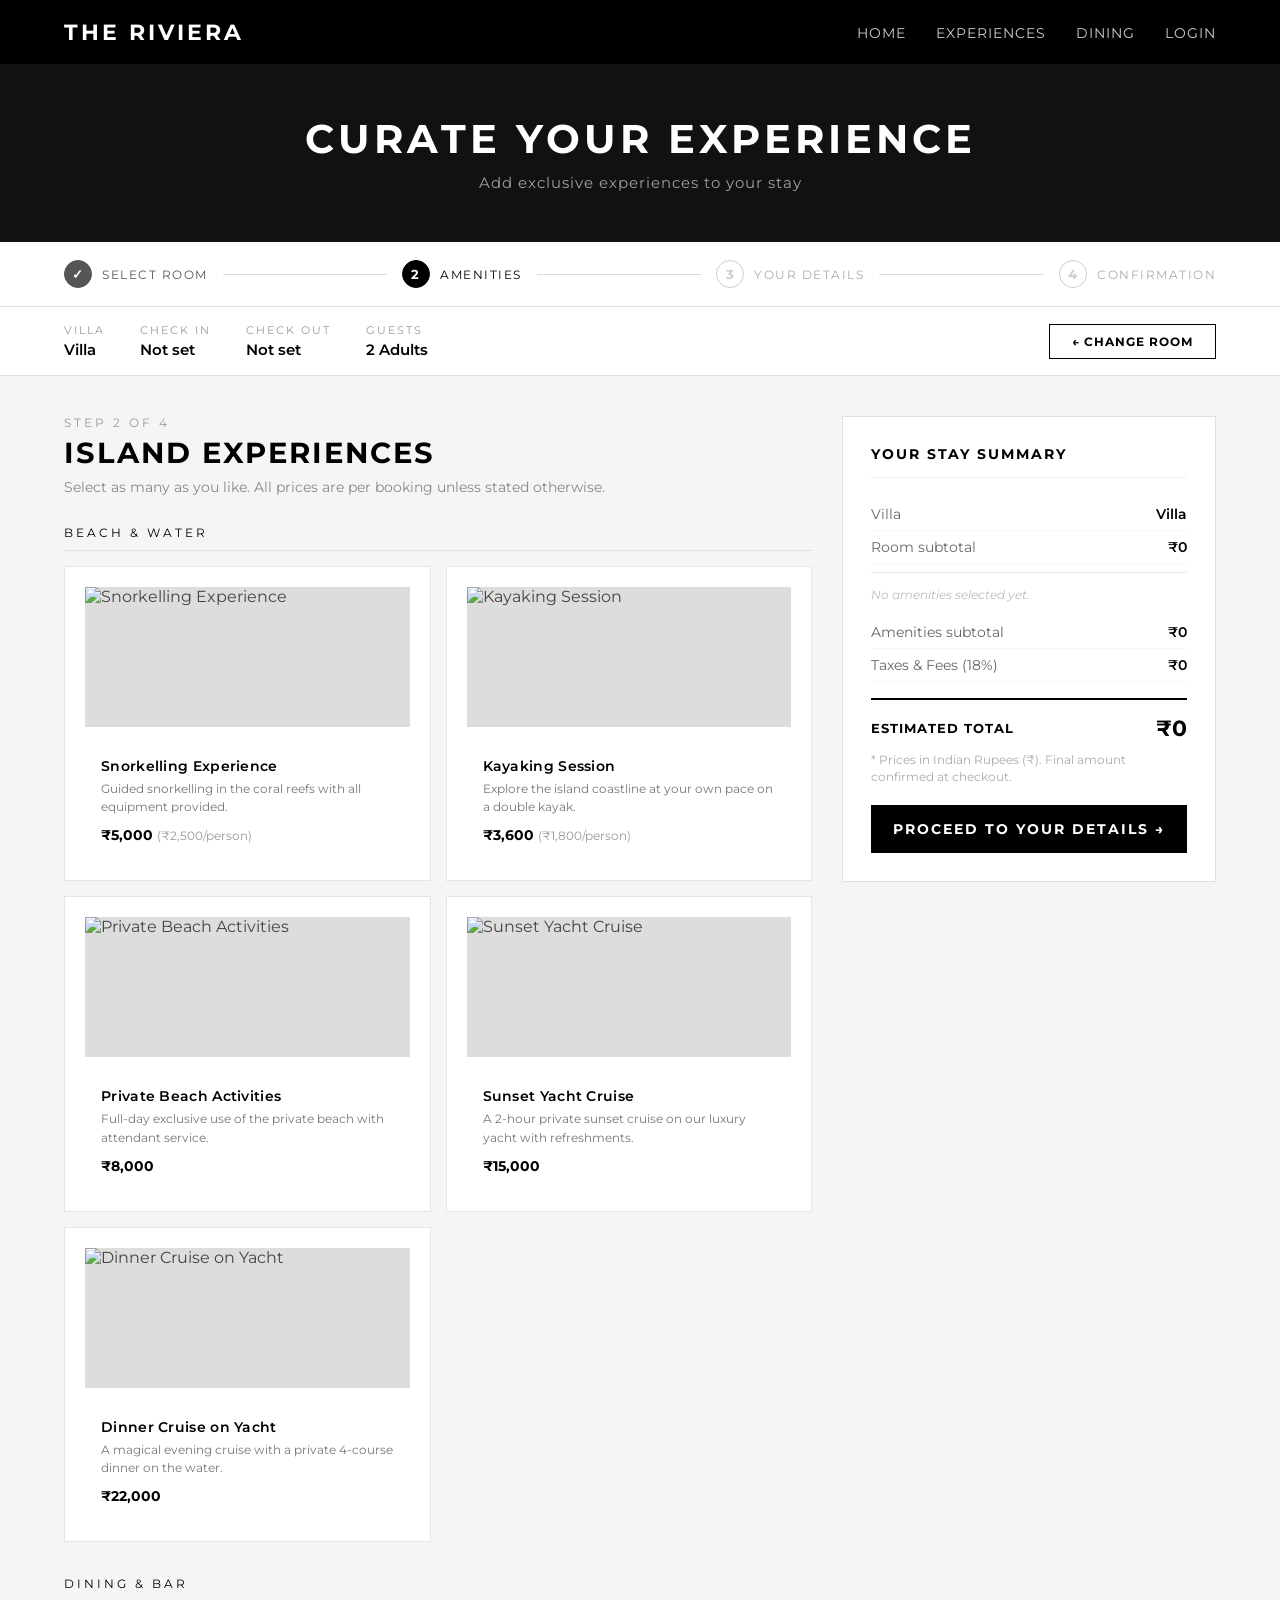
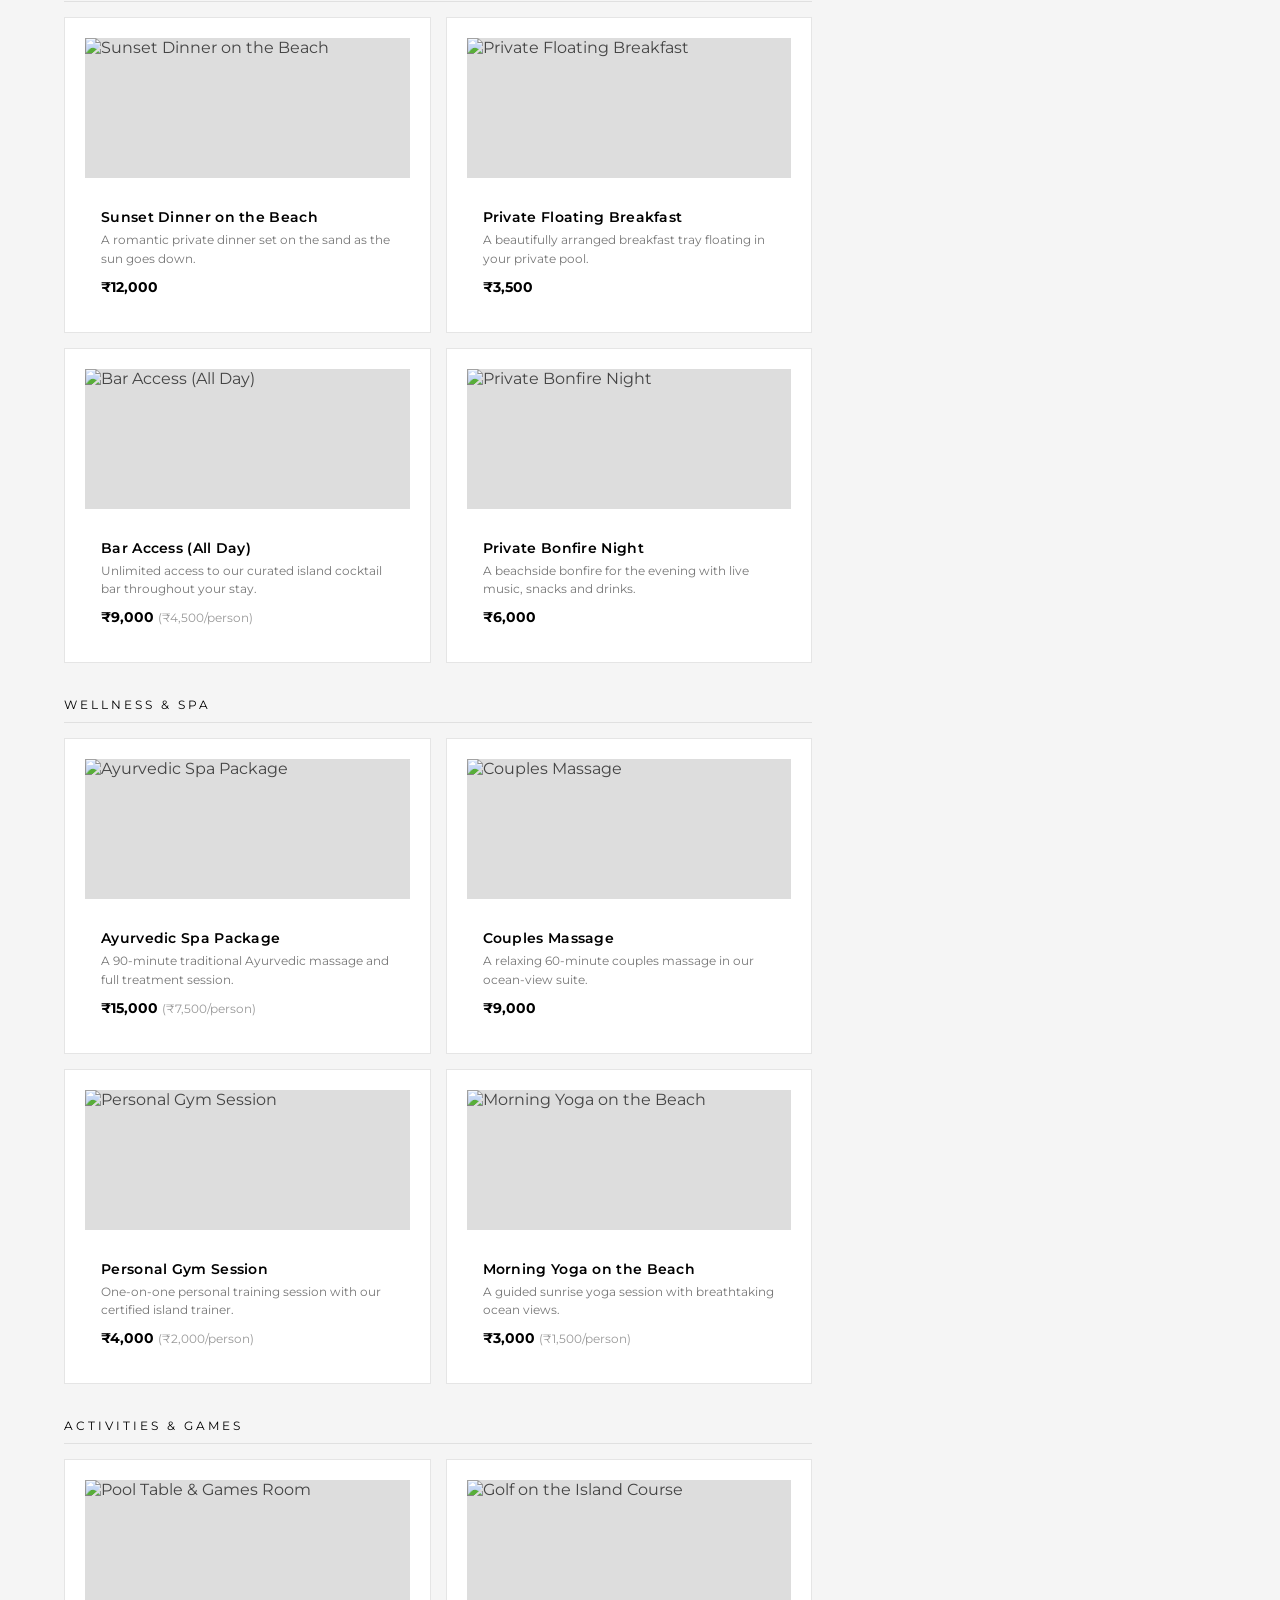
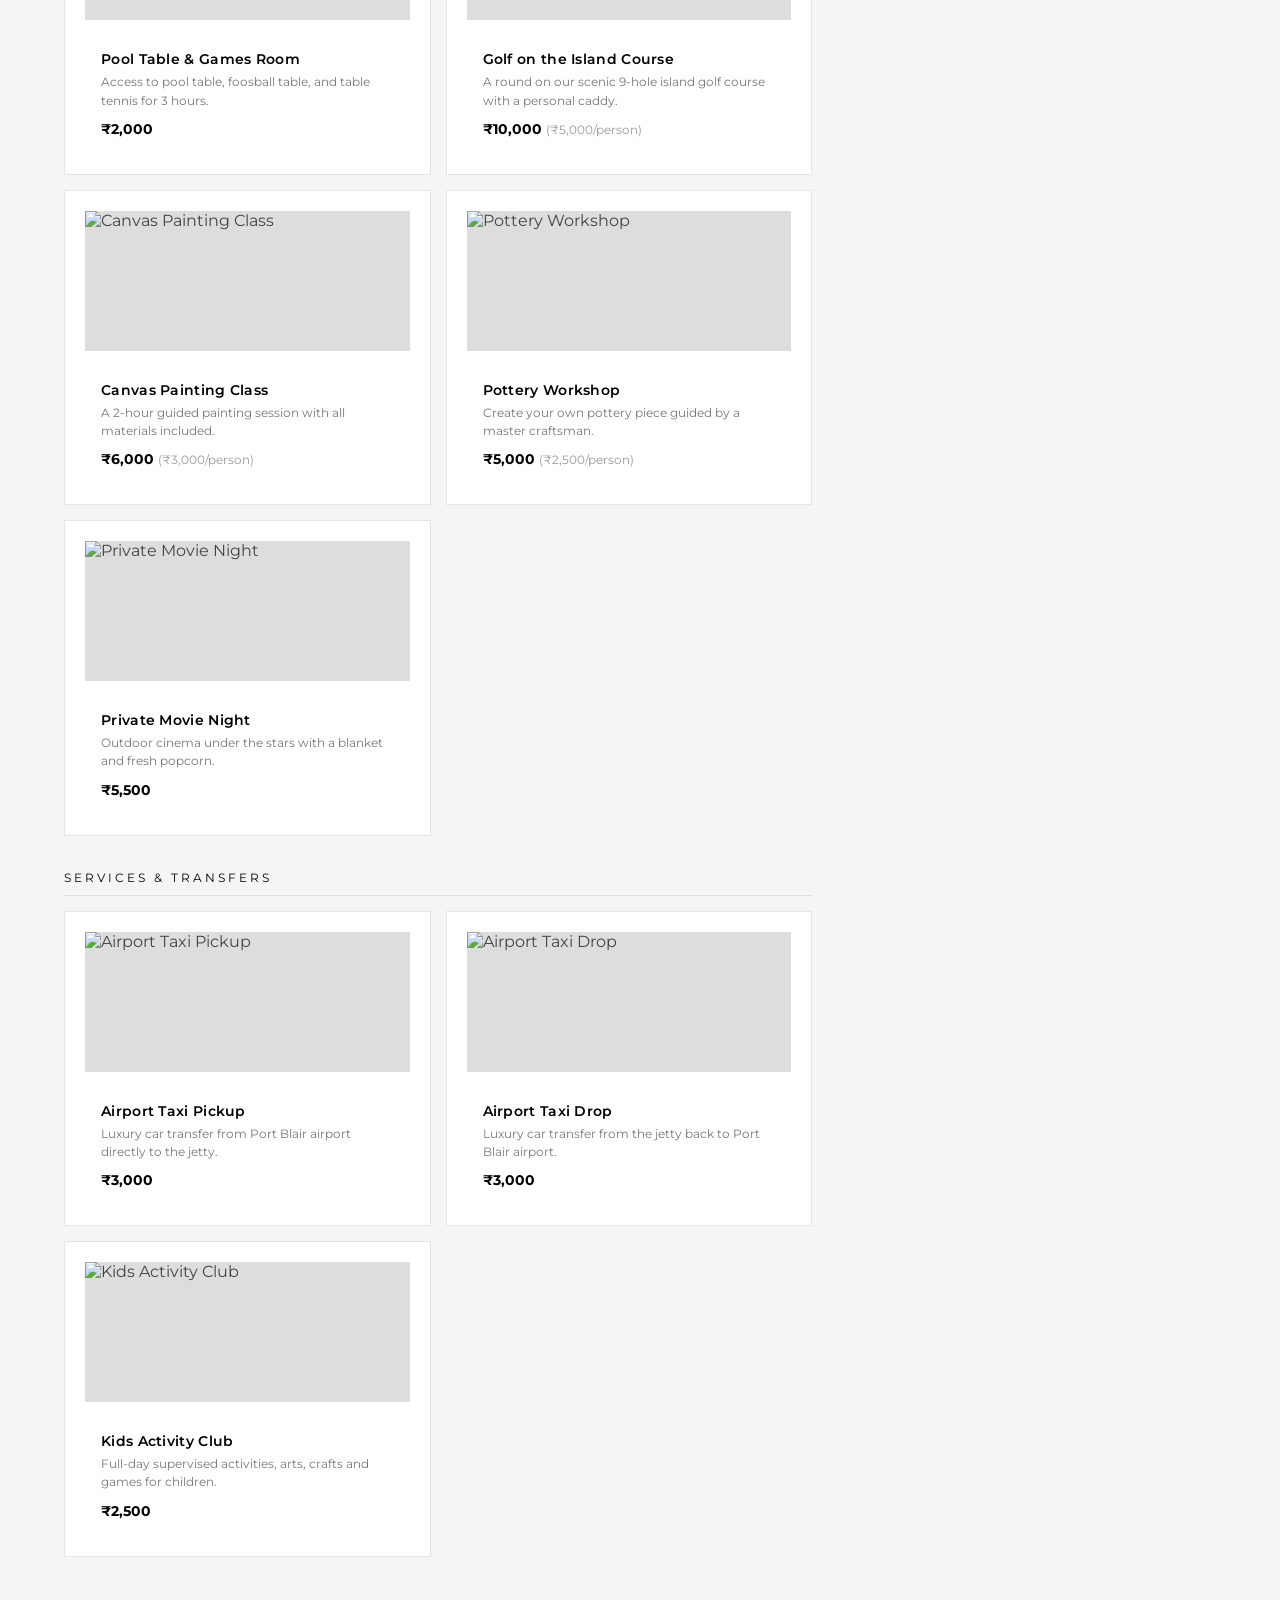
==== amenities.html @ 787ccc50 "First frontend draft" ====
<!DOCTYPE html>
<html lang="en">
<head>
    <meta charset="UTF-8">
    <meta name="viewport" content="width=device-width, initial-scale=1.0">
    <title>Select Amenities | The Riviera</title>
    <link href="https://fonts.googleapis.com/css2?family=Montserrat:wght@300;400;500;600;700&display=swap" rel="stylesheet">

    <style>
        /* =====================================================
           amenities.html — Choose your experiences
           Same black & white luxury theme as the rest of the site
           ===================================================== */

        * { margin: 0; padding: 0; box-sizing: border-box; }

        body {
            font-family: 'Montserrat', sans-serif;
            color: #444;
            background: #f5f5f5;
        }

        a { text-decoration: none; color: inherit; }

        /* --- NAVBAR --- */
        .navbar {
            position: sticky;
            top: 0;
            display: flex;
            justify-content: space-between;
            align-items: center;
            padding: 18px 5%;
            background: #000;
            color: #fff;
            z-index: 100;
        }

        .logo { font-size: 1.4rem; font-weight: 700; letter-spacing: 3px; }

        .nav-links { display: flex; gap: 30px; list-style: none; }

        .nav-links a {
            font-size: 0.85rem;
            text-transform: uppercase;
            letter-spacing: 1px;
            color: #fff;
            opacity: 0.8;
            transition: opacity 0.3s;
        }

        .nav-links a:hover { opacity: 1; }

        /* --- PAGE HEADER --- */
        .page-header {
            background: #111;
            color: #fff;
            padding: 50px 5%;
            text-align: center;
        }

        .page-header h1 {
            font-size: 2.5rem;
            letter-spacing: 4px;
            text-transform: uppercase;
            margin-bottom: 10px;
        }

        .page-header p { font-size: 0.95rem; opacity: 0.6; letter-spacing: 1px; }

        /* --- PROGRESS BAR (shows which step user is on) --- */
        .progress-bar {
            background: #fff;
            border-bottom: 1px solid #e0e0e0;
            padding: 18px 5%;
            display: flex;
            align-items: center;
            gap: 0;
        }

        .step {
            display: flex;
            align-items: center;
            gap: 10px;
            font-size: 0.78rem;
            text-transform: uppercase;
            letter-spacing: 1.5px;
            color: #aaa;
        }

        /* The circle number for each step */
        .step-num {
            width: 28px;
            height: 28px;
            border-radius: 50%;
            border: 1.5px solid #ccc;
            display: flex;
            align-items: center;
            justify-content: center;
            font-size: 0.8rem;
            font-weight: 700;
            color: #ccc;
        }

        /* Active step is black */
        .step.active .step-num { background: #000; color: #fff; border-color: #000; }
        .step.active { color: #000; }

        /* Completed step gets a checkmark */
        .step.done .step-num { background: #555; color: #fff; border-color: #555; }
        .step.done { color: #555; }

        /* Line between steps */
        .step-line {
            flex: 1;
            height: 1px;
            background: #ddd;
            margin: 0 15px;
        }

        /* --- BOOKING SUMMARY BAR --- */
        .booking-summary-bar {
            background: #fff;
            border-bottom: 1px solid #e0e0e0;
            padding: 16px 5%;
            display: flex;
            align-items: center;
            justify-content: space-between;
            flex-wrap: wrap;
            gap: 15px;
        }

        .summary-info { display: flex; gap: 35px; flex-wrap: wrap; }

        .summary-item label {
            display: block;
            font-size: 0.68rem;
            text-transform: uppercase;
            letter-spacing: 2px;
            color: #999;
            margin-bottom: 3px;
        }

        .summary-item span { font-size: 0.95rem; font-weight: 600; color: #000; }

        .back-btn {
            background: transparent;
            border: 1px solid #000;
            color: #000;
            padding: 9px 22px;
            font-family: inherit;
            font-size: 0.78rem;
            font-weight: 700;
            letter-spacing: 1px;
            text-transform: uppercase;
            cursor: pointer;
            transition: all 0.3s;
        }

        .back-btn:hover { background: #000; color: #fff; }

        /* --- MAIN LAYOUT: amenities left, bill right --- */
        .main-layout {
            display: flex;
            gap: 30px;
            padding: 40px 5%;
            max-width: 1400px;
            margin: 0 auto;
            align-items: flex-start;
        }

        /* ===================== LEFT: AMENITY CARDS ===================== */
        .amenities-column { flex: 2; min-width: 0; }

        .section-label {
            font-size: 0.72rem;
            text-transform: uppercase;
            letter-spacing: 3px;
            color: #999;
            margin-bottom: 5px;
        }

        .section-title {
            font-size: 1.8rem;
            color: #000;
            letter-spacing: 2px;
            text-transform: uppercase;
            margin-bottom: 8px;
        }

        .section-subtitle {
            font-size: 0.9rem;
            color: #888;
            margin-bottom: 30px;
        }

        /* --- Category heading inside the amenity list --- */
        .category-heading {
            font-size: 0.72rem;
            text-transform: uppercase;
            letter-spacing: 3px;
            color: #000;
            border-bottom: 1px solid #e0e0e0;
            padding-bottom: 10px;
            margin-bottom: 15px;
            margin-top: 35px;
        }

        /* First category doesn't need top margin */
        .category-heading:first-child { margin-top: 0; }

        /* --- AMENITY CARD GRID --- */
        /* 2 cards per row */
        .amenity-grid {
            display: grid;
            grid-template-columns: 1fr 1fr;
            gap: 15px;
            margin-bottom: 10px;
        }

        /* Individual amenity card */
        .amenity-card {
            background: #fff;
            border: 1.5px solid #e5e5e5;
            padding: 20px;
            display: flex;
            align-items: flex-start;
            gap: 15px;
            cursor: pointer;
            transition: border-color 0.2s, box-shadow 0.2s;
            position: relative; /* for the tick mark */
        }

        .amenity-card:hover { border-color: #aaa; box-shadow: 0 4px 15px rgba(0,0,0,0.07); }

        /* When user clicks a card, it becomes "selected" — border turns black */
        .amenity-card.selected {
            border-color: #000;
            background: #fafafa;
        }

        /* Tick mark in top-right corner, only visible when selected */
        .amenity-card .tick {
            position: absolute;
            top: 12px;
            right: 12px;
            width: 22px;
            height: 22px;
            background: #000;
            border-radius: 50%;
            display: none; /* hidden by default */
            align-items: center;
            justify-content: center;
            color: #fff;
            font-size: 0.75rem;
        }

        .amenity-card.selected .tick { display: flex; } /* show tick when selected */

        /* --- Amenity card is now vertical: photo on top, info below --- */
        .amenity-card {
            background: #fff;
            border: 1.5px solid #e5e5e5;
            cursor: pointer;
            transition: border-color 0.2s, box-shadow 0.2s;
            position: relative;
            display: flex;
            flex-direction: column; /* photo stacked above text */
            overflow: hidden;
        }

        .amenity-card:hover { border-color: #aaa; box-shadow: 0 4px 15px rgba(0,0,0,0.1); }

        .amenity-card.selected { border-color: #000; }

        .amenity-card .tick {
            position: absolute;
            top: 10px; right: 10px;
            width: 26px; height: 26px;
            background: #000;
            border-radius: 50%;
            display: none;
            align-items: center; justify-content: center;
            color: #fff; font-size: 0.8rem;
            z-index: 2;
        }

        .amenity-card.selected .tick { display: flex; }

        /* Photo area at top of card */
        .amenity-photo {
            width: 100%;
            height: 140px;          /* fixed height, photo fills this box */
            object-fit: cover;      /* crop to fill without stretching */
            display: block;
            background: #e8e8e8;   /* grey fallback if image fails to load */
        }

        /* Text area below photo */
        .amenity-info {
            padding: 15px 16px 16px;
        }

        .amenity-info h4 {
            font-size: 0.88rem;
            font-weight: 600;
            color: #000;
            margin-bottom: 5px;
            letter-spacing: 0.3px;
        }

        .amenity-info p {
            font-size: 0.76rem;
            color: #777;
            line-height: 1.5;
            margin-bottom: 10px;
        }

        /* Price shown at bottom of text area */
        .amenity-price {
            font-size: 0.88rem;
            font-weight: 700;
            color: #000;
        }

        /* "per person" label next to price */
        .amenity-price span {
            font-size: 0.72rem;
            font-weight: 400;
            color: #999;
        }

        /* ===================== RIGHT: BILL SUMMARY ===================== */
        .bill-column {
            flex: 1;
            position: sticky;
            top: 90px; /* sticks while scrolling */
        }

        .bill-box {
            background: #fff;
            border: 1px solid #e0e0e0;
            padding: 28px;
        }

        .bill-box h3 {
            font-size: 0.9rem;
            text-transform: uppercase;
            letter-spacing: 2px;
            color: #000;
            margin-bottom: 20px;
            padding-bottom: 14px;
            border-bottom: 1px solid #f0f0f0;
        }

        .bill-row {
            display: flex;
            justify-content: space-between;
            padding: 8px 0;
            font-size: 0.85rem;
            border-bottom: 1px solid #f8f8f8;
        }

        .bill-row label { color: #666; }
        .bill-row span  { color: #000; font-weight: 600; }

        /* Amenity rows in bill (smaller, italic) */
        .bill-row.amenity-line { font-size: 0.78rem; }
        .bill-row.amenity-line label { color: #888; font-style: italic; }

        .bill-divider {
            border: none;
            border-top: 1px solid #e8e8e8;
            margin: 8px 0;
        }

        .bill-total {
            margin-top: 16px;
            padding-top: 14px;
            border-top: 2px solid #000;
            display: flex;
            justify-content: space-between;
            align-items: center;
        }

        .bill-total label {
            font-size: 0.82rem;
            text-transform: uppercase;
            letter-spacing: 1px;
            font-weight: 700;
            color: #000;
        }

        .bill-total span { font-size: 1.4rem; font-weight: 700; color: #000; }

        .bill-note { font-size: 0.72rem; color: #aaa; margin-top: 10px; line-height: 1.5; }

        .proceed-btn {
            width: 100%;
            background: #000;
            color: #fff;
            border: none;
            padding: 15px;
            font-family: inherit;
            font-size: 0.88rem;
            font-weight: 700;
            letter-spacing: 2px;
            text-transform: uppercase;
            cursor: pointer;
            margin-top: 18px;
            transition: background 0.3s;
        }

        .proceed-btn:hover { background: #333; }

        /* --- RESPONSIVE --- */
        @media (max-width: 900px) {
            .main-layout { flex-direction: column; }
            .amenity-grid { grid-template-columns: 1fr; }
            .bill-column { position: static; }
        }
    </style>
</head>
<body>

    <!-- NAVBAR -->
    <header class="navbar">
        <div class="logo">THE RIVIERA</div>
        <nav>
            <ul class="nav-links">
                <li><a href="index.html">Home</a></li>
                <li><a href="index.html#highlights">Experiences</a></li>
                <li><a href="#">Dining</a></li>
                <li><a href="login.html">Login</a></li>
            </ul>
        </nav>
    </header>

    <!-- PAGE HEADER -->
    <div class="page-header">
        <h1>Curate Your Experience</h1>
        <p>Add exclusive experiences to your stay</p>
    </div>

    <!-- STEP PROGRESS BAR -->
    <div class="progress-bar">
        <div class="step done">
            <div class="step-num">&#10003;</div>
            <span>Select Room</span>
        </div>
        <div class="step-line"></div>
        <div class="step active">
            <div class="step-num">2</div>
            <span>Amenities</span>
        </div>
        <div class="step-line"></div>
        <div class="step">
            <div class="step-num">3</div>
            <span>Your Details</span>
        </div>
        <div class="step-line"></div>
        <div class="step">
            <div class="step-num">4</div>
            <span>Confirmation</span>
        </div>
    </div>

    <!-- BOOKING SUMMARY BAR (data from sessionStorage) -->
    <div class="booking-summary-bar">
        <div class="summary-info">
            <div class="summary-item">
                <label>Villa</label>
                <span id="display-room">—</span>
            </div>
            <div class="summary-item">
                <label>Check In</label>
                <span id="display-checkin">—</span>
            </div>
            <div class="summary-item">
                <label>Check Out</label>
                <span id="display-checkout">—</span>
            </div>
            <div class="summary-item">
                <label>Guests</label>
                <span id="display-guests">—</span>
            </div>
        </div>
        <button class="back-btn" onclick="window.location.href='book.html'">&#8592; Change Room</button>
    </div>

    <!-- MAIN CONTENT -->
    <div class="main-layout">

        <!-- LEFT: Amenity Categories & Cards -->
        <div class="amenities-column">
            <p class="section-label">Step 2 of 4</p>
            <h2 class="section-title">Island Experiences</h2>
            <p class="section-subtitle">Select as many as you like. All prices are per booking unless stated otherwise.</p>

            <!-- We build all the cards here using JavaScript below -->
            <div id="amenities-container"></div>
        </div>

        <!-- RIGHT: Live Bill -->
        <div class="bill-column">
            <div class="bill-box">
                <h3>Your Stay Summary</h3>

                <!-- Fixed room cost (always shown) -->
                <div class="bill-row">
                    <label>Villa</label>
                    <span id="bill-room-name">—</span>
                </div>
                <div class="bill-row">
                    <label>Room subtotal</label>
                    <span id="bill-room-cost">—</span>
                </div>

                <hr class="bill-divider">

                <!-- Amenity rows are added here dynamically by JS -->
                <div id="bill-amenity-rows">
                    <p style="font-size:0.78rem; color:#bbb; font-style:italic; padding:6px 0;">No amenities selected yet.</p>
                </div>

                <div class="bill-row" style="margin-top:8px;">
                    <label>Amenities subtotal</label>
                    <span id="bill-amenity-total">₹0</span>
                </div>
                <div class="bill-row">
                    <label>Taxes & Fees (18%)</label>
                    <span id="bill-tax">—</span>
                </div>

                <div class="bill-total">
                    <label>Estimated Total</label>
                    <span id="bill-grand-total">—</span>
                </div>

                <p class="bill-note">* Prices in Indian Rupees (₹). Final amount confirmed at checkout.</p>

                <button class="proceed-btn" onclick="goToDetails()">
                    PROCEED TO YOUR DETAILS &#8594;
                </button>
            </div>
        </div>

    </div><!-- end main-layout -->


    <script>
        // ============================================================
        // amenities.html — JavaScript
        //
        // 1. Read booking data from sessionStorage (saved on previous pages)
        // 2. Show it in the summary bar
        // 3. Build amenity cards from our data list
        // 4. When user clicks a card, toggle it selected/deselected
        // 5. Update the bill live whenever selection changes
        // ============================================================


        // ---- STEP 1: Read all saved data from sessionStorage ----
        var checkInStr   = sessionStorage.getItem('checkIn');
        var checkOutStr  = sessionStorage.getItem('checkOut');
        var adults       = parseInt(sessionStorage.getItem('adults'))       || 2;
        var children     = parseInt(sessionStorage.getItem('children'))     || 0;
        var roomName     = sessionStorage.getItem('selectedRoomName')       || 'Villa';
        var roomPrice    = parseInt(sessionStorage.getItem('selectedRoomPrice')) || 0;

        var checkIn  = checkInStr  ? new Date(checkInStr)  : null;
        var checkOut = checkOutStr ? new Date(checkOutStr) : null;

        // How many nights?
        var nights = 0;
        if (checkIn && checkOut) {
            nights = Math.round((checkOut - checkIn) / (1000 * 60 * 60 * 24));
        }
        if (nights < 1) nights = 1; // minimum 1 night

        // Helper: format a date as "21 Mar 2026"
        function formatDate(date) {
            if (!date) return 'Not set';
            var months = ['Jan','Feb','Mar','Apr','May','Jun','Jul','Aug','Sep','Oct','Nov','Dec'];
            return date.getDate() + ' ' + months[date.getMonth()] + ' ' + date.getFullYear();
        }

        // Helper: format number as Indian Rupees
        function formatPrice(num) {
            return '&#8377;' + num.toLocaleString('en-IN');
        }


        // ---- STEP 2: Fill the summary bar ----
        // Shorten room name for display in the small bar
        var shortRoomName = roomName.length > 28 ? roomName.substring(0, 28) + '...' : roomName;
        document.getElementById('display-room').innerText     = shortRoomName;
        document.getElementById('display-checkin').innerText  = formatDate(checkIn);
        document.getElementById('display-checkout').innerText = formatDate(checkOut);

        var guestText = adults + ' Adult' + (adults > 1 ? 's' : '');
        if (children > 0) guestText += ', ' + children + ' Child' + (children > 1 ? 'ren' : '');
        document.getElementById('display-guests').innerText = guestText;


        // ---- Fill the bill's fixed room rows ----
        var roomSubtotal = roomPrice * nights;
        document.getElementById('bill-room-name').innerHTML  = shortRoomName;
        document.getElementById('bill-room-cost').innerHTML  = formatPrice(roomSubtotal);


        // ---- STEP 3: Amenity Data ----
        // Each amenity now has a "photo" property — a URL to a relevant image.
        // We use free Unsplash images. You can swap these URLs with your own photos.
        // priceType: "flat" = one price for whole group, "per-person" = multiplied by adults

        var categories = [
            {
                name: 'Beach & Water',
                amenities: [
                    {
                        id: 'beach1',
                        photo: 'https://images.unsplash.com/photo-1544551763-77ef2d0cfc6c?w=600&q=80',
                        name: 'Snorkelling Experience',
                        desc: 'Guided snorkelling in the coral reefs with all equipment provided.',
                        price: 2500, priceType: 'per-person'
                    },
                    {
                        id: 'beach2',
                        photo: 'https://images.unsplash.com/photo-1506953823976-52e1fdc0149a?w=600&q=80',
                        name: 'Kayaking Session',
                        desc: 'Explore the island coastline at your own pace on a double kayak.',
                        price: 1800, priceType: 'per-person'
                    },
                    {
                        id: 'beach3',
                        photo: 'https://images.unsplash.com/photo-1507525428034-b723cf961d3e?w=600&q=80',
                        name: 'Private Beach Activities',
                        desc: 'Full-day exclusive use of the private beach with attendant service.',
                        price: 8000, priceType: 'flat'
                    },
                    {
                        id: 'beach4',
                        photo: 'https://images.unsplash.com/photo-1501426026826-31c667bdf23d?w=600&q=80',
                        name: 'Sunset Yacht Cruise',
                        desc: 'A 2-hour private sunset cruise on our luxury yacht with refreshments.',
                        price: 15000, priceType: 'flat'
                    },
                    {
                        id: 'beach5',
                        photo: 'https://images.unsplash.com/photo-1569263979104-865ab7cd8d13?w=600&q=80',
                        name: 'Dinner Cruise on Yacht',
                        desc: 'A magical evening cruise with a private 4-course dinner on the water.',
                        price: 22000, priceType: 'flat'
                    }
                ]
            },
            {
                name: 'Dining & Bar',
                amenities: [
                    {
                        id: 'dine1',
                        photo: 'https://images.unsplash.com/photo-1414235077428-338989a2e8c0?w=600&q=80',
                        name: 'Sunset Dinner on the Beach',
                        desc: 'A romantic private dinner set on the sand as the sun goes down.',
                        price: 12000, priceType: 'flat'
                    },
                    {
                        id: 'dine2',
                        photo: 'https://images.unsplash.com/photo-1551218808-94e220e084d2?w=600&q=80',
                        name: 'Private Floating Breakfast',
                        desc: 'A beautifully arranged breakfast tray floating in your private pool.',
                        price: 3500, priceType: 'flat'
                    },
                    {
                        id: 'dine3',
                        photo: 'https://images.unsplash.com/photo-1470337458703-46ad1756a187?w=600&q=80',
                        name: 'Bar Access (All Day)',
                        desc: 'Unlimited access to our curated island cocktail bar throughout your stay.',
                        price: 4500, priceType: 'per-person'
                    },
                    {
                        id: 'dine4',
                        photo: 'https://images.unsplash.com/photo-1455218873509-8097305ee378?w=600&q=80',
                        name: 'Private Bonfire Night',
                        desc: 'A beachside bonfire for the evening with live music, snacks and drinks.',
                        price: 6000, priceType: 'flat'
                    }
                ]
            },
            {
                name: 'Wellness & Spa',
                amenities: [
                    {
                        id: 'spa1',
                        photo: 'https://images.unsplash.com/photo-1600334129128-685c5582fd35?w=600&q=80',
                        name: 'Ayurvedic Spa Package',
                        desc: 'A 90-minute traditional Ayurvedic massage and full treatment session.',
                        price: 7500, priceType: 'per-person'
                    },
                    {
                        id: 'spa2',
                        photo: 'https://images.unsplash.com/photo-1515377905703-c4788e51af15?w=600&q=80',
                        name: 'Couples Massage',
                        desc: 'A relaxing 60-minute couples massage in our ocean-view suite.',
                        price: 9000, priceType: 'flat'
                    },
                    {
                        id: 'spa3',
                        photo: 'https://images.unsplash.com/photo-1571019613454-1cb2f99b2d8b?w=600&q=80',
                        name: 'Personal Gym Session',
                        desc: 'One-on-one personal training session with our certified island trainer.',
                        price: 2000, priceType: 'per-person'
                    },
                    {
                        id: 'spa4',
                        photo: 'https://images.unsplash.com/photo-1506126613408-eca07ce68773?w=600&q=80',
                        name: 'Morning Yoga on the Beach',
                        desc: 'A guided sunrise yoga session with breathtaking ocean views.',
                        price: 1500, priceType: 'per-person'
                    }
                ]
            },
            {
                name: 'Activities & Games',
                amenities: [
                    {
                        id: 'game1',
                        photo: 'https://images.unsplash.com/photo-1611891487122-207579d67d98?w=600&q=80',
                        name: 'Pool Table & Games Room',
                        desc: 'Access to pool table, foosball table, and table tennis for 3 hours.',
                        price: 2000, priceType: 'flat'
                    },
                    {
                        id: 'game2',
                        photo: 'https://images.unsplash.com/photo-1535131749006-b7f58c99034b?w=600&q=80',
                        name: 'Golf on the Island Course',
                        desc: 'A round on our scenic 9-hole island golf course with a personal caddy.',
                        price: 5000, priceType: 'per-person'
                    },
                    {
                        id: 'game3',
                        photo: 'https://images.unsplash.com/photo-1460661419201-fd4cecdf8a8b?w=600&q=80',
                        name: 'Canvas Painting Class',
                        desc: 'A 2-hour guided painting session with all materials included.',
                        price: 3000, priceType: 'per-person'
                    },
                    {
                        id: 'game4',
                        photo: 'https://images.unsplash.com/photo-1565193566173-7a0ee3dbe261?w=600&q=80',
                        name: 'Pottery Workshop',
                        desc: 'Create your own pottery piece guided by a master craftsman.',
                        price: 2500, priceType: 'per-person'
                    },
                    {
                        id: 'game5',
                        photo: 'https://images.unsplash.com/photo-1489599849927-2ee91cede3ba?w=600&q=80',
                        name: 'Private Movie Night',
                        desc: 'Outdoor cinema under the stars with a blanket and fresh popcorn.',
                        price: 5500, priceType: 'flat'
                    }
                ]
            },
            {
                name: 'Services & Transfers',
                amenities: [
                    {
                        id: 'svc1',
                        photo: 'https://images.unsplash.com/photo-1449965408869-eaa3f722e40d?w=600&q=80',
                        name: 'Airport Taxi Pickup',
                        desc: 'Luxury car transfer from Port Blair airport directly to the jetty.',
                        price: 3000, priceType: 'flat'
                    },
                    {
                        id: 'svc2',
                        photo: 'https://images.unsplash.com/photo-1558618666-fcd25c85cd64?w=600&q=80',
                        name: 'Airport Taxi Drop',
                        desc: 'Luxury car transfer from the jetty back to Port Blair airport.',
                        price: 3000, priceType: 'flat'
                    },
                    {
                        id: 'svc3',
                        photo: 'https://images.unsplash.com/photo-1471556579061-dc9e2d3db61a?w=600&q=80',
                        name: 'Kids Activity Club',
                        desc: 'Full-day supervised activities, arts, crafts and games for children.',
                        price: 2500, priceType: 'flat'
                    }
                ]
            }
        ];

        // This object tracks which amenities the user has selected
        // Key = amenity id, Value = { name, price }
        var selectedAmenities = {};


        // ---- STEP 4: Build and render all amenity cards ----
        function renderAmenities() {
            var container = document.getElementById('amenities-container');
            container.innerHTML = ''; // Clear previous content

            categories.forEach(function(category) {
                // Category heading
                var heading = document.createElement('p');
                heading.className = 'category-heading';
                heading.innerText = category.name;
                container.appendChild(heading);

                // 2-column grid for this category
                var grid = document.createElement('div');
                grid.className = 'amenity-grid';

                category.amenities.forEach(function(amenity) {
                    var isSelected = selectedAmenities[amenity.id] !== undefined;

                    // If priceType is "per-person", multiply price by number of adults
                    var actualPrice = amenity.priceType === 'per-person'
                        ? amenity.price * adults
                        : amenity.price;

                    var card = document.createElement('div');
                    card.className = 'amenity-card' + (isSelected ? ' selected' : '');

                    // "per person" note shown next to price
                    var priceLabel = amenity.priceType === 'per-person'
                        ? ' <span>(' + formatPrice(amenity.price) + '/person)</span>'
                        : '';

                    card.innerHTML =
                        // Tick in top-right corner (CSS shows it only when .selected)
                        '<div class="tick">&#10003;</div>' +

                        // --- PHOTO at the top ---
                        // alt text describes the image for accessibility
                        // onerror: if image fails to load, show a grey placeholder
                        '<img class="amenity-photo"' +
                            ' src="' + amenity.photo + '"' +
                            ' alt="' + amenity.name + '"' +
                            ' onerror="this.style.background=\'#ddd\'; this.style.minHeight=\'140px\';">' +

                        // --- Text below photo ---
                        '<div class="amenity-info">' +
                            '<h4>' + amenity.name + '</h4>' +
                            '<p>' + amenity.desc + '</p>' +
                            '<div class="amenity-price">' + formatPrice(actualPrice) + priceLabel + '</div>' +
                        '</div>';

                    // Click toggles selection
                    card.addEventListener('click', function() {
                        toggleAmenity(amenity.id, amenity, actualPrice);
                    });

                    grid.appendChild(card);
                });

                container.appendChild(grid);
            });
        }

        // ---- Toggle an amenity on or off ----
        function toggleAmenity(id, amenity, price) {
            if (selectedAmenities[id]) {
                // Already selected → deselect it
                delete selectedAmenities[id];
            } else {
                // Not selected → select it, store name and price
                selectedAmenities[id] = { name: amenity.name, price: price };
            }

            // Re-render cards (to update tick marks)
            renderAmenities();

            // Re-render the bill
            updateBill();
        }

        // ---- STEP 5: Update the bill on the right ----
        function updateBill() {
            var amenityTotal = 0;
            var billRowsHTML = '';

            // Count up all selected amenities
            var keys = Object.keys(selectedAmenities);

            if (keys.length === 0) {
                // No amenities selected
                billRowsHTML = '<p style="font-size:0.78rem; color:#bbb; font-style:italic; padding:6px 0;">No amenities selected yet.</p>';
            } else {
                keys.forEach(function(id) {
                    var item = selectedAmenities[id];
                    amenityTotal += item.price;
                    // Add a row for each selected amenity
                    billRowsHTML +=
                        '<div class="bill-row amenity-line">' +
                            '<label>' + item.name + '</label>' +
                            '<span>' + formatPrice(item.price) + '</span>' +
                        '</div>';
                });
            }

            document.getElementById('bill-amenity-rows').innerHTML = billRowsHTML;
            document.getElementById('bill-amenity-total').innerHTML = formatPrice(amenityTotal);

            // Grand total = room subtotal + amenities + 18% tax on both
            var grandSubtotal = roomSubtotal + amenityTotal;
            var tax           = Math.round(grandSubtotal * 0.18);
            var grandTotal    = grandSubtotal + tax;

            document.getElementById('bill-tax').innerHTML        = formatPrice(tax);
            document.getElementById('bill-grand-total').innerHTML = formatPrice(grandTotal);
        }

        // ---- PROCEED TO PERSONAL DETAILS ----
        function goToDetails() {
            // Save selected amenities as a JSON string in sessionStorage
            // JSON.stringify turns the object into a piece of text we can save
            sessionStorage.setItem('selectedAmenities', JSON.stringify(selectedAmenities));

            window.location.href = 'details.html';
        }

        // ---- Run on page load ----
        renderAmenities();
        updateBill(); // Set initial bill totals

    </script>

</body>
</html>
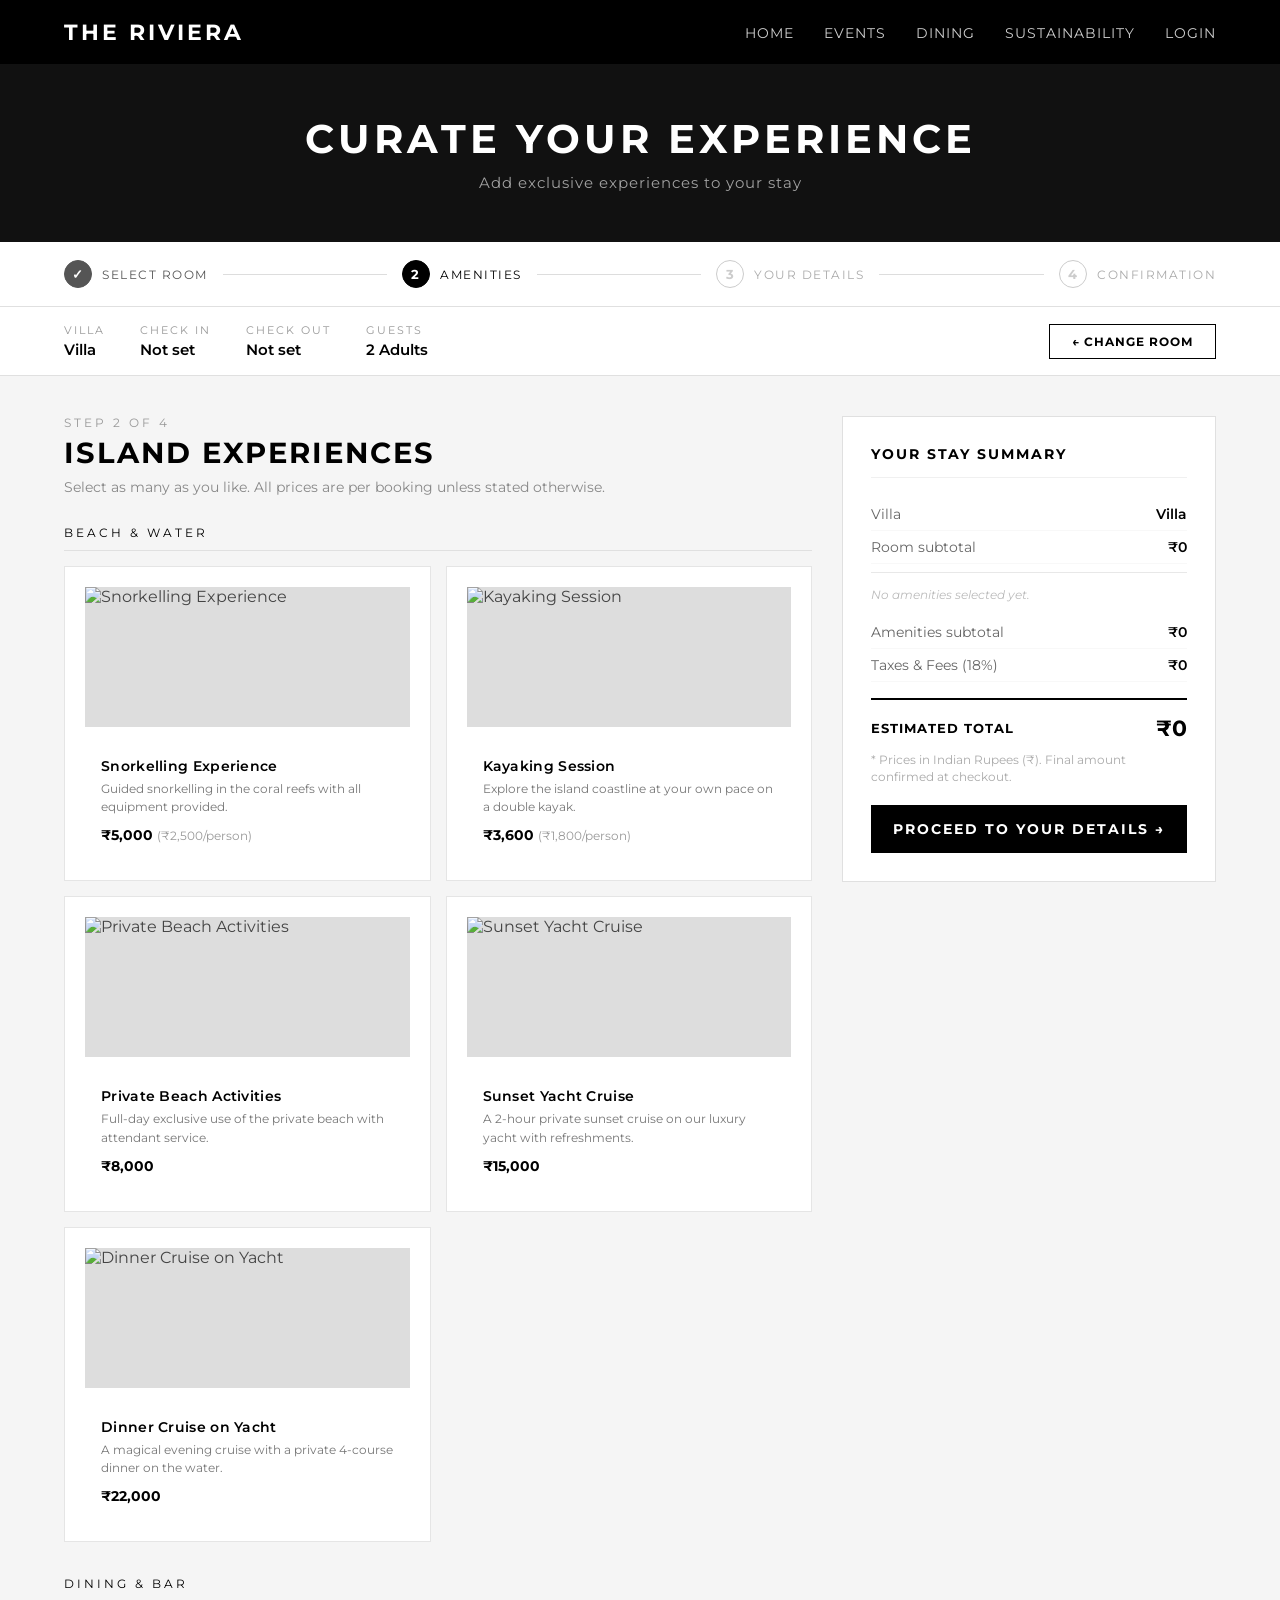
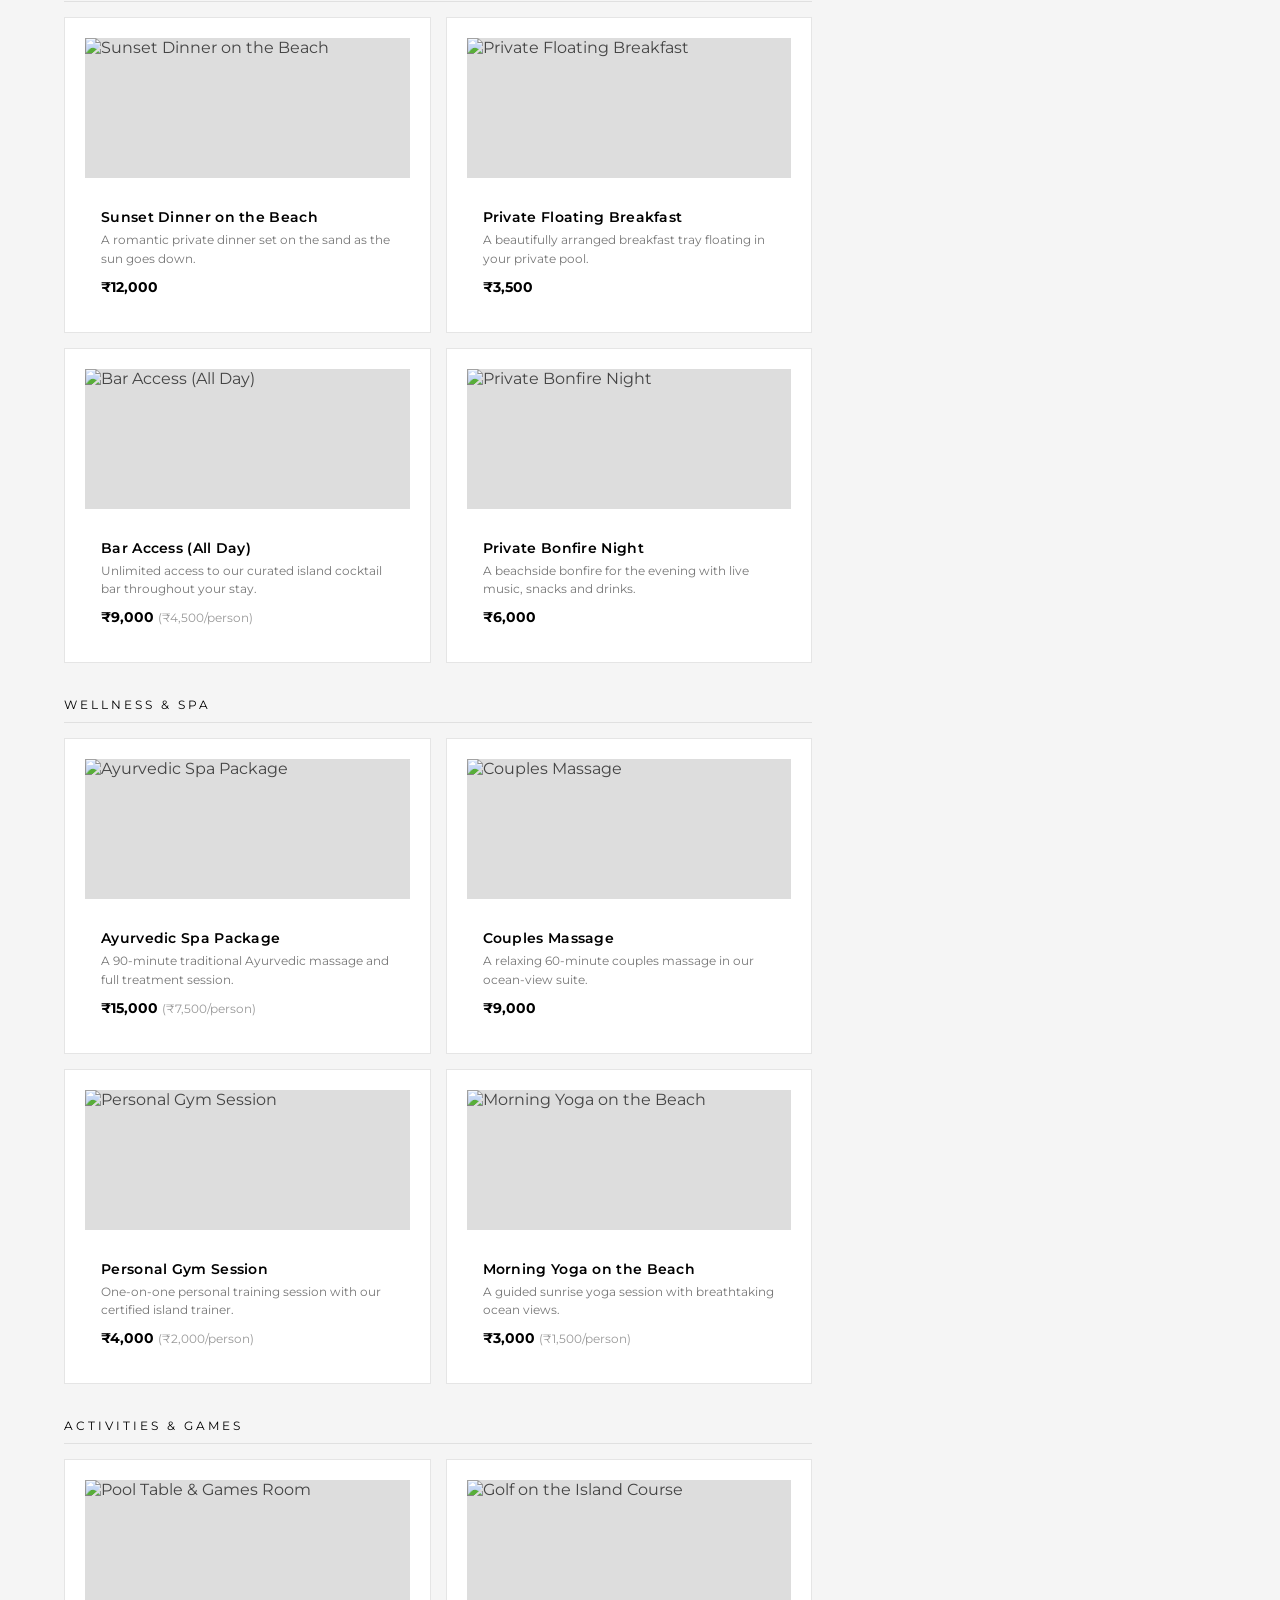
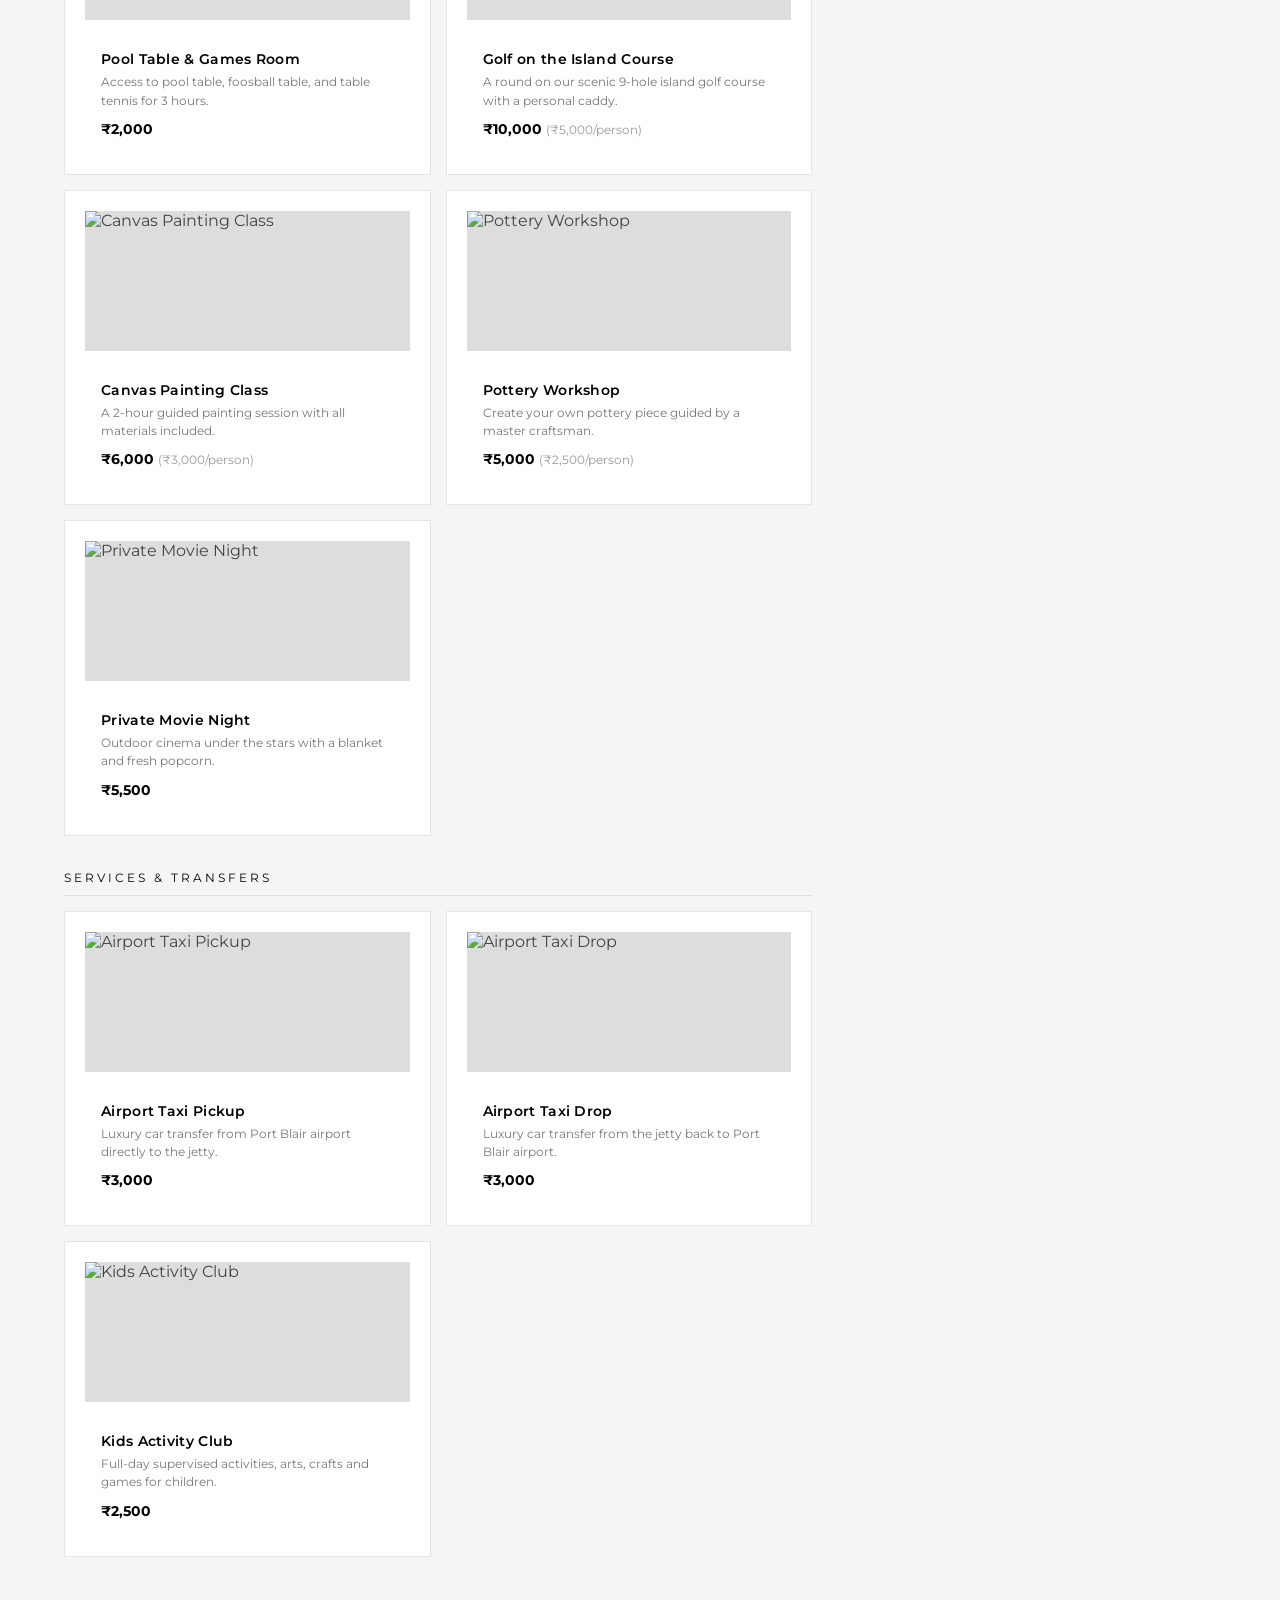
==== commit 9ba042cb: "Added Sustainability and changed navbar" ====
--- a/amenities.html
+++ b/amenities.html
@@ -428,8 +428,9 @@
         <nav>
             <ul class="nav-links">
                 <li><a href="index.html">Home</a></li>
-                <li><a href="index.html#highlights">Experiences</a></li>
+                <li><a href="#">Events</a></li>
                 <li><a href="#">Dining</a></li>
+                <li><a href="sustainability.html">Sustainability</a></li>
                 <li><a href="login.html">Login</a></li>
             </ul>
         </nav>
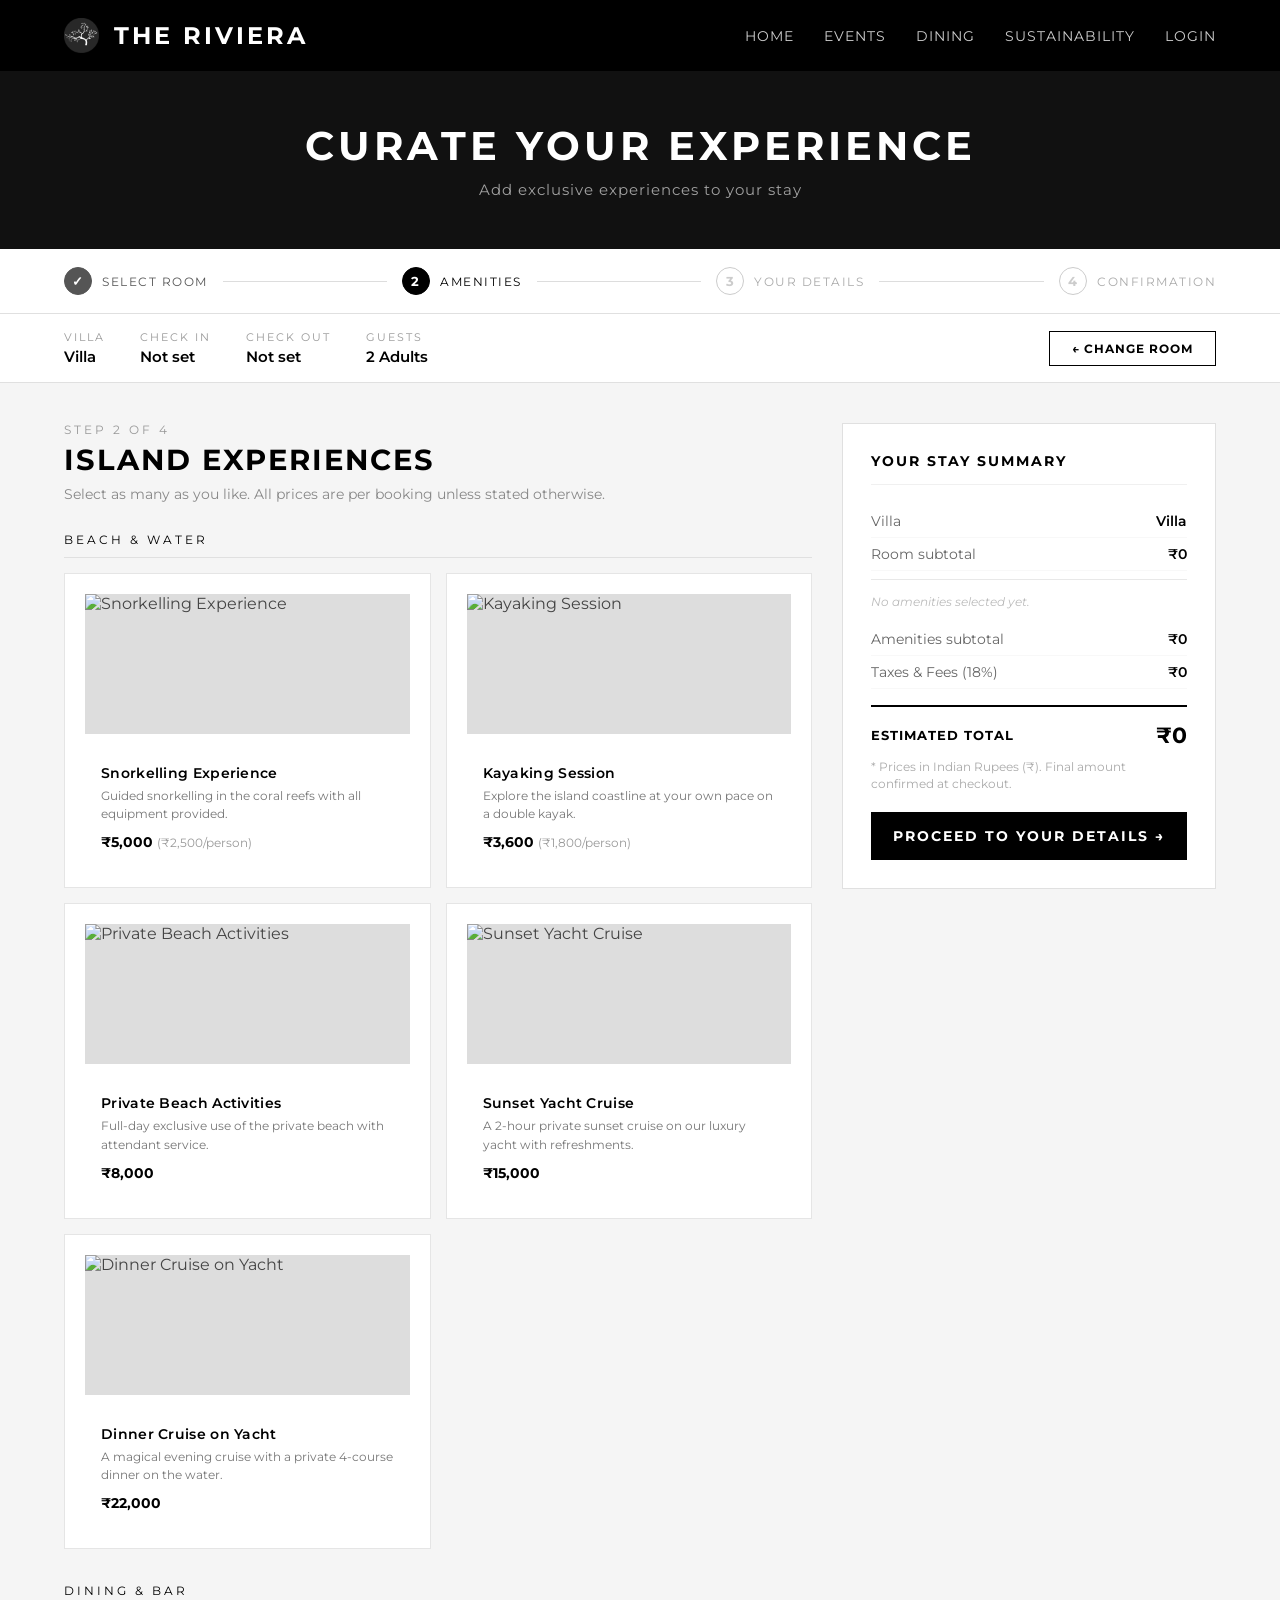
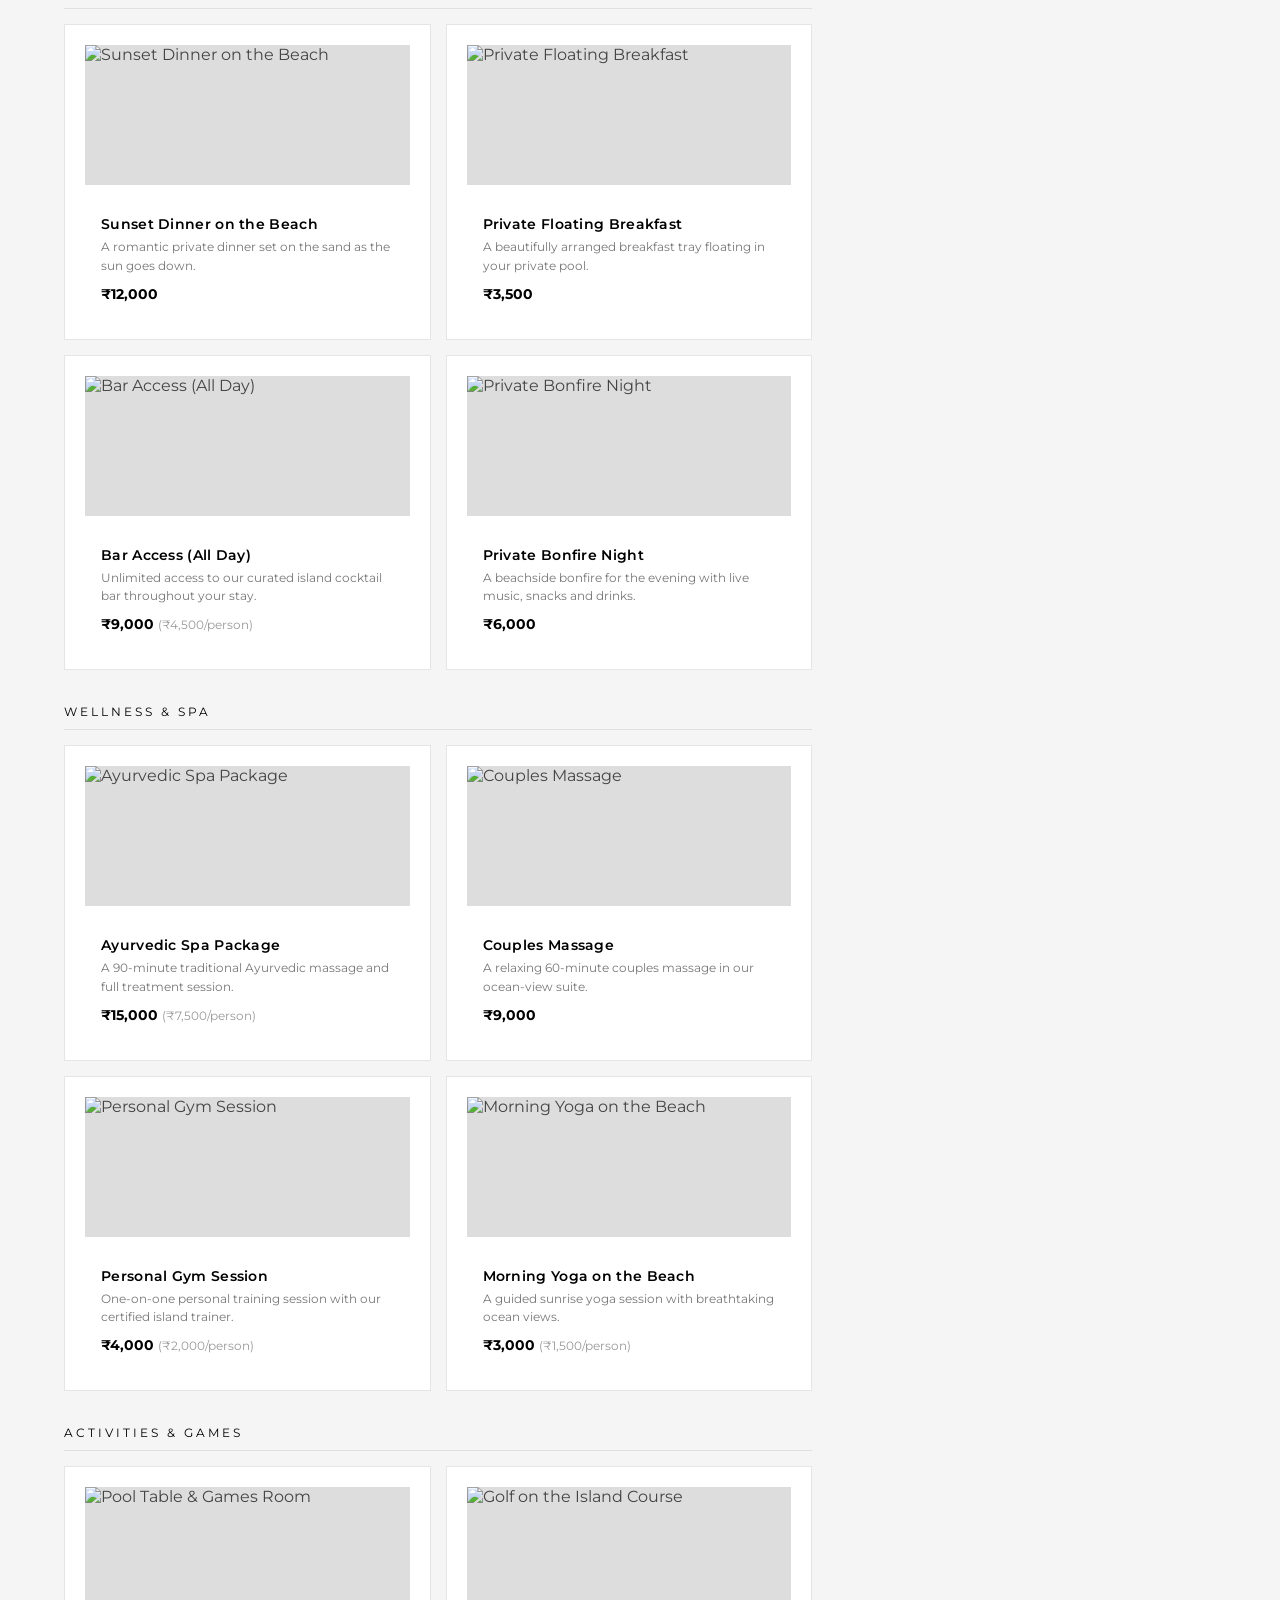
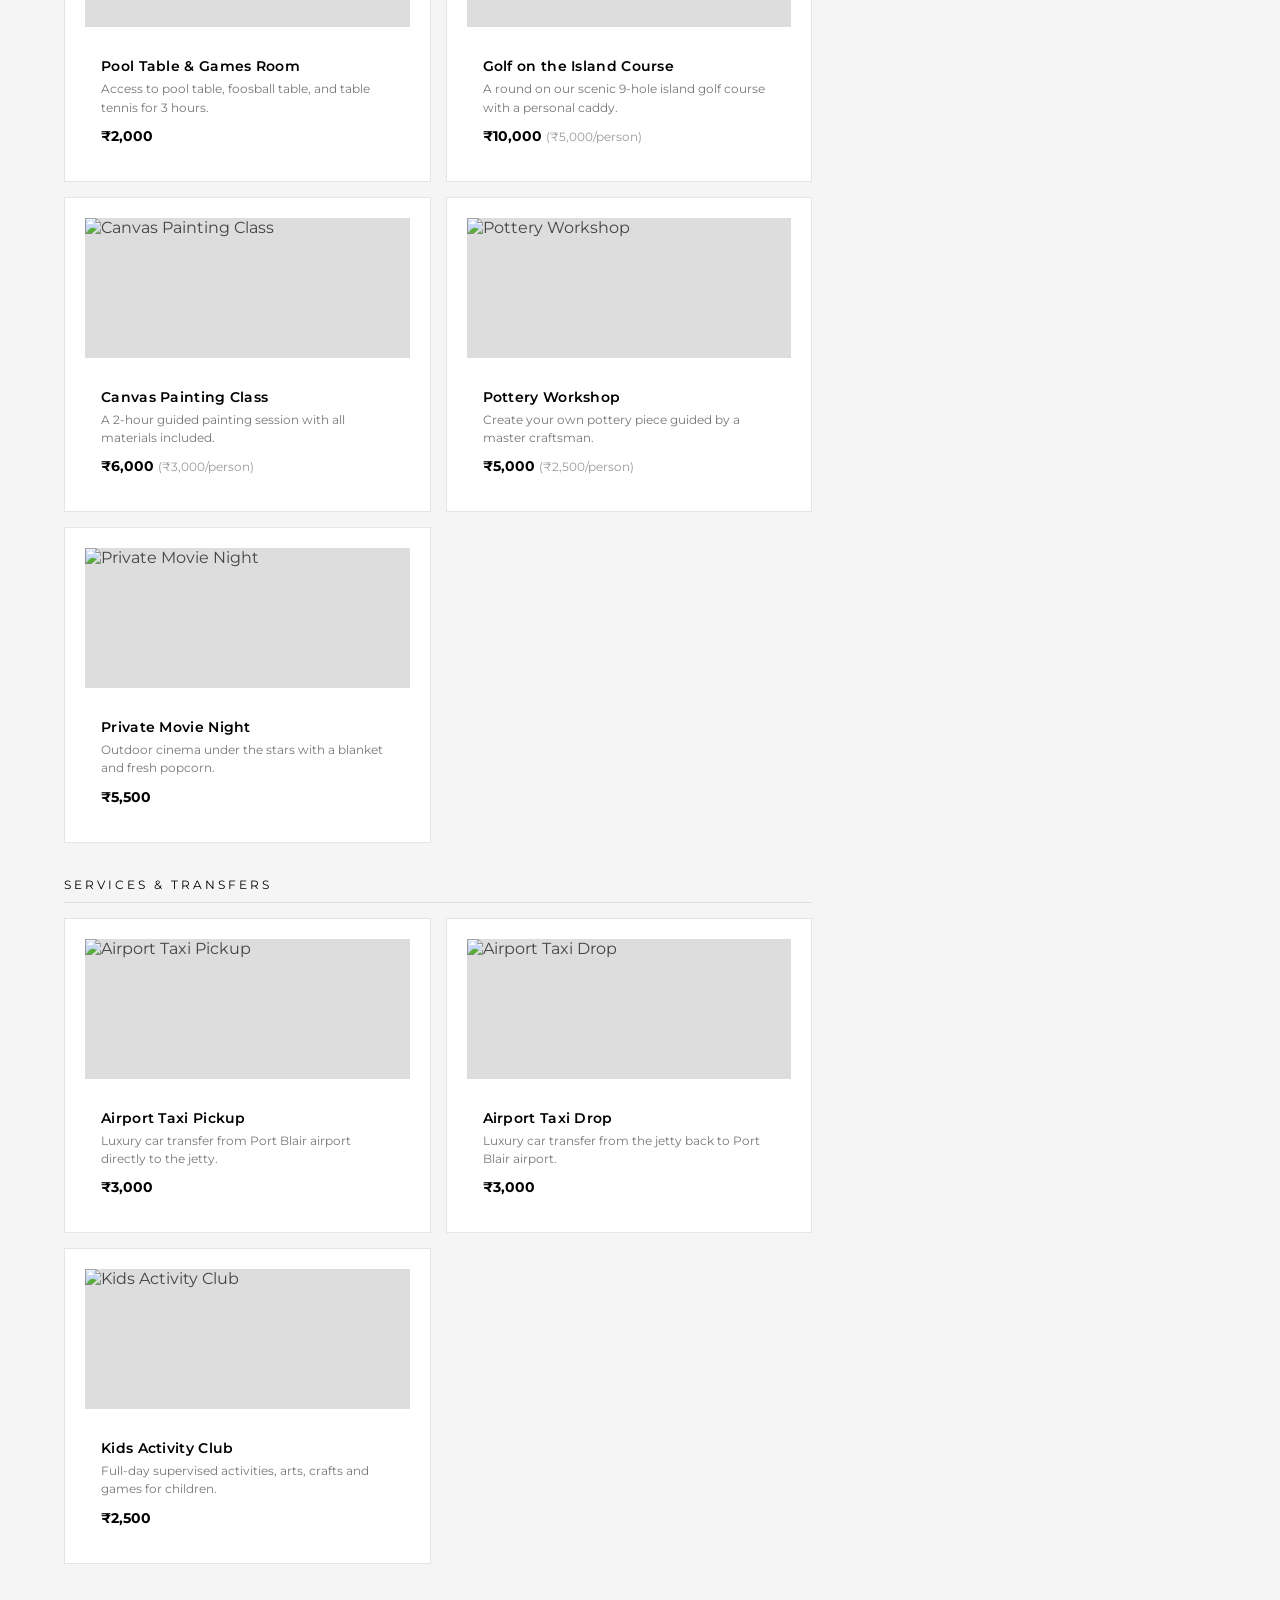
==== commit 281691ea: "Updated index and added logo to the everypage" ====
--- a/amenities.html
+++ b/amenities.html
@@ -35,7 +35,8 @@
             z-index: 100;
         }
 
-        .logo { font-size: 1.4rem; font-weight: 700; letter-spacing: 3px; }
+        .logo { font-size: 1.5rem; font-weight: 700; letter-spacing: 3px; display: flex; align-items: center; gap: 15px;}
+        .logo-img { height: 35px; width: auto; }
 
         .nav-links { display: flex; gap: 30px; list-style: none; }
 
@@ -424,7 +425,10 @@
 
     <!-- NAVBAR -->
     <header class="navbar">
-        <div class="logo">THE RIVIERA</div>
+        <div class="logo">
+            <img src="logo.png" alt="Riviera Logo" class="logo-img">
+            THE RIVIERA
+        </div>
         <nav>
             <ul class="nav-links">
                 <li><a href="index.html">Home</a></li>
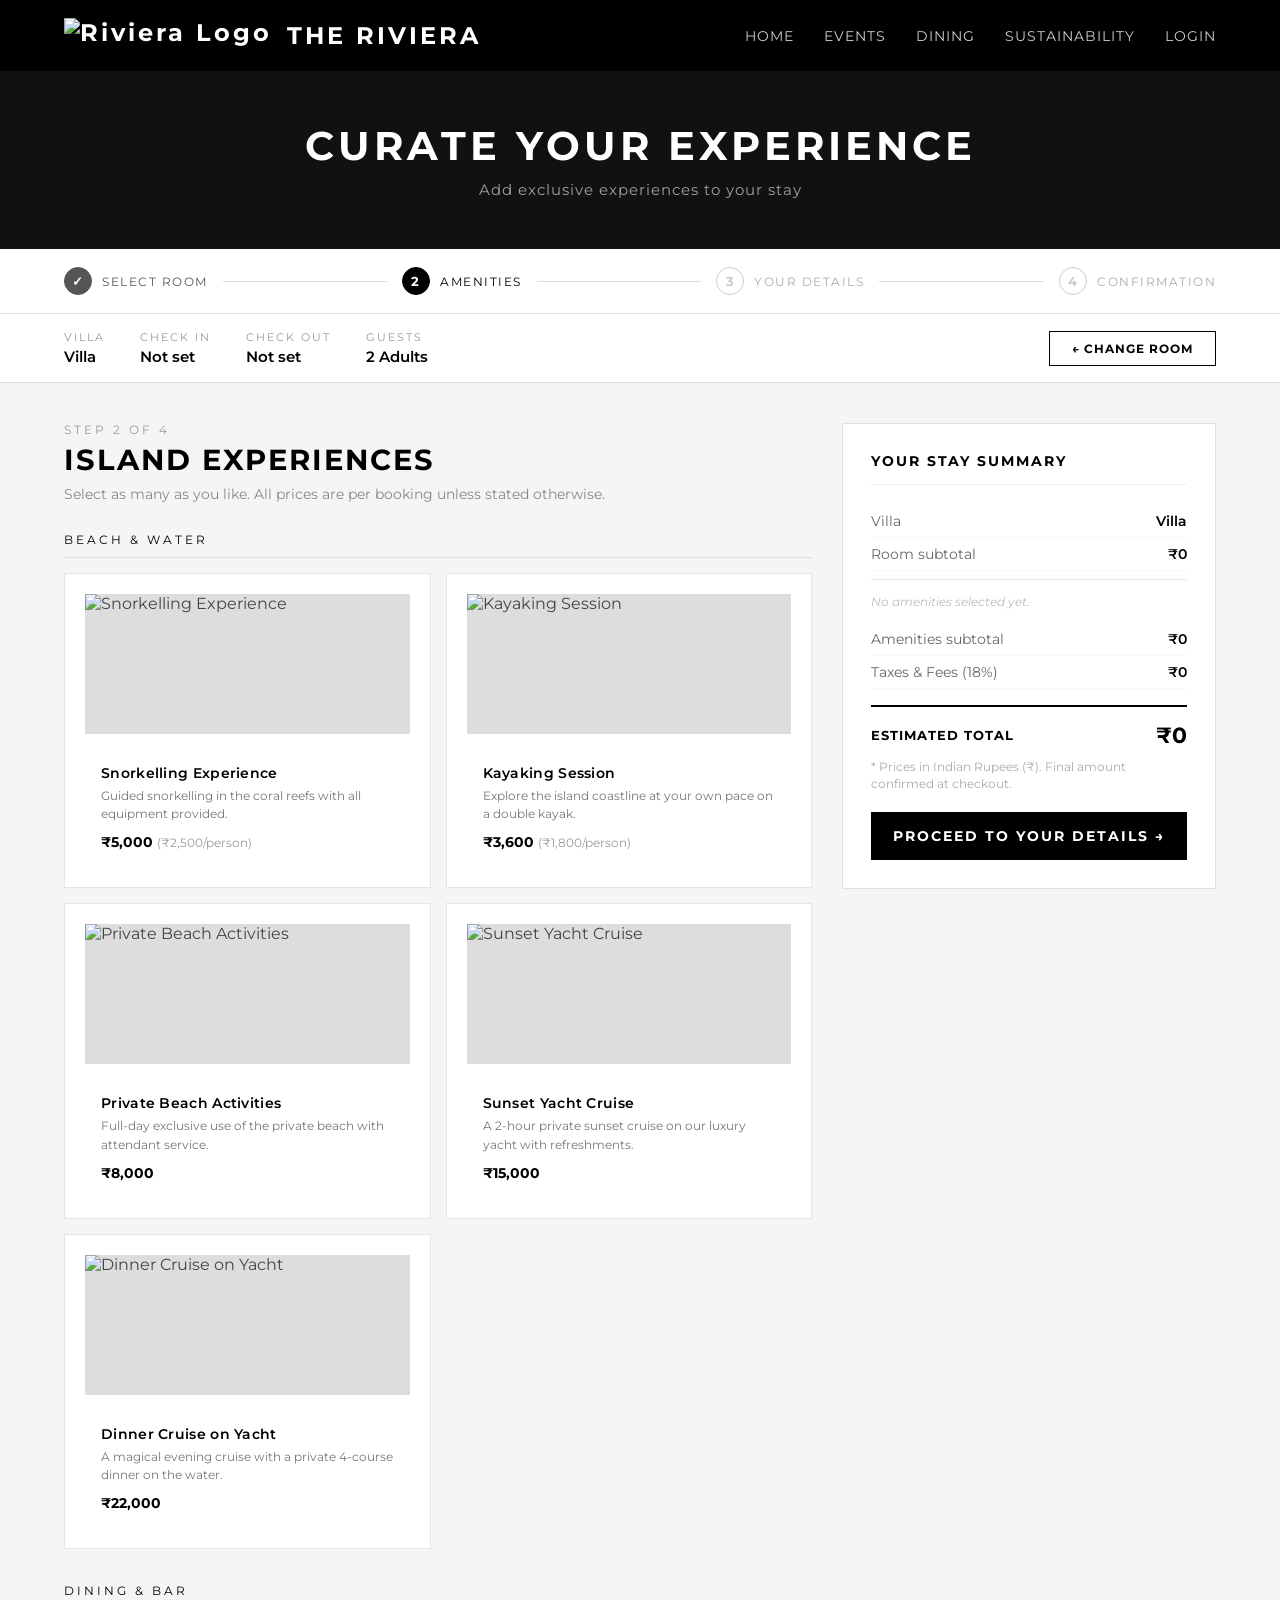
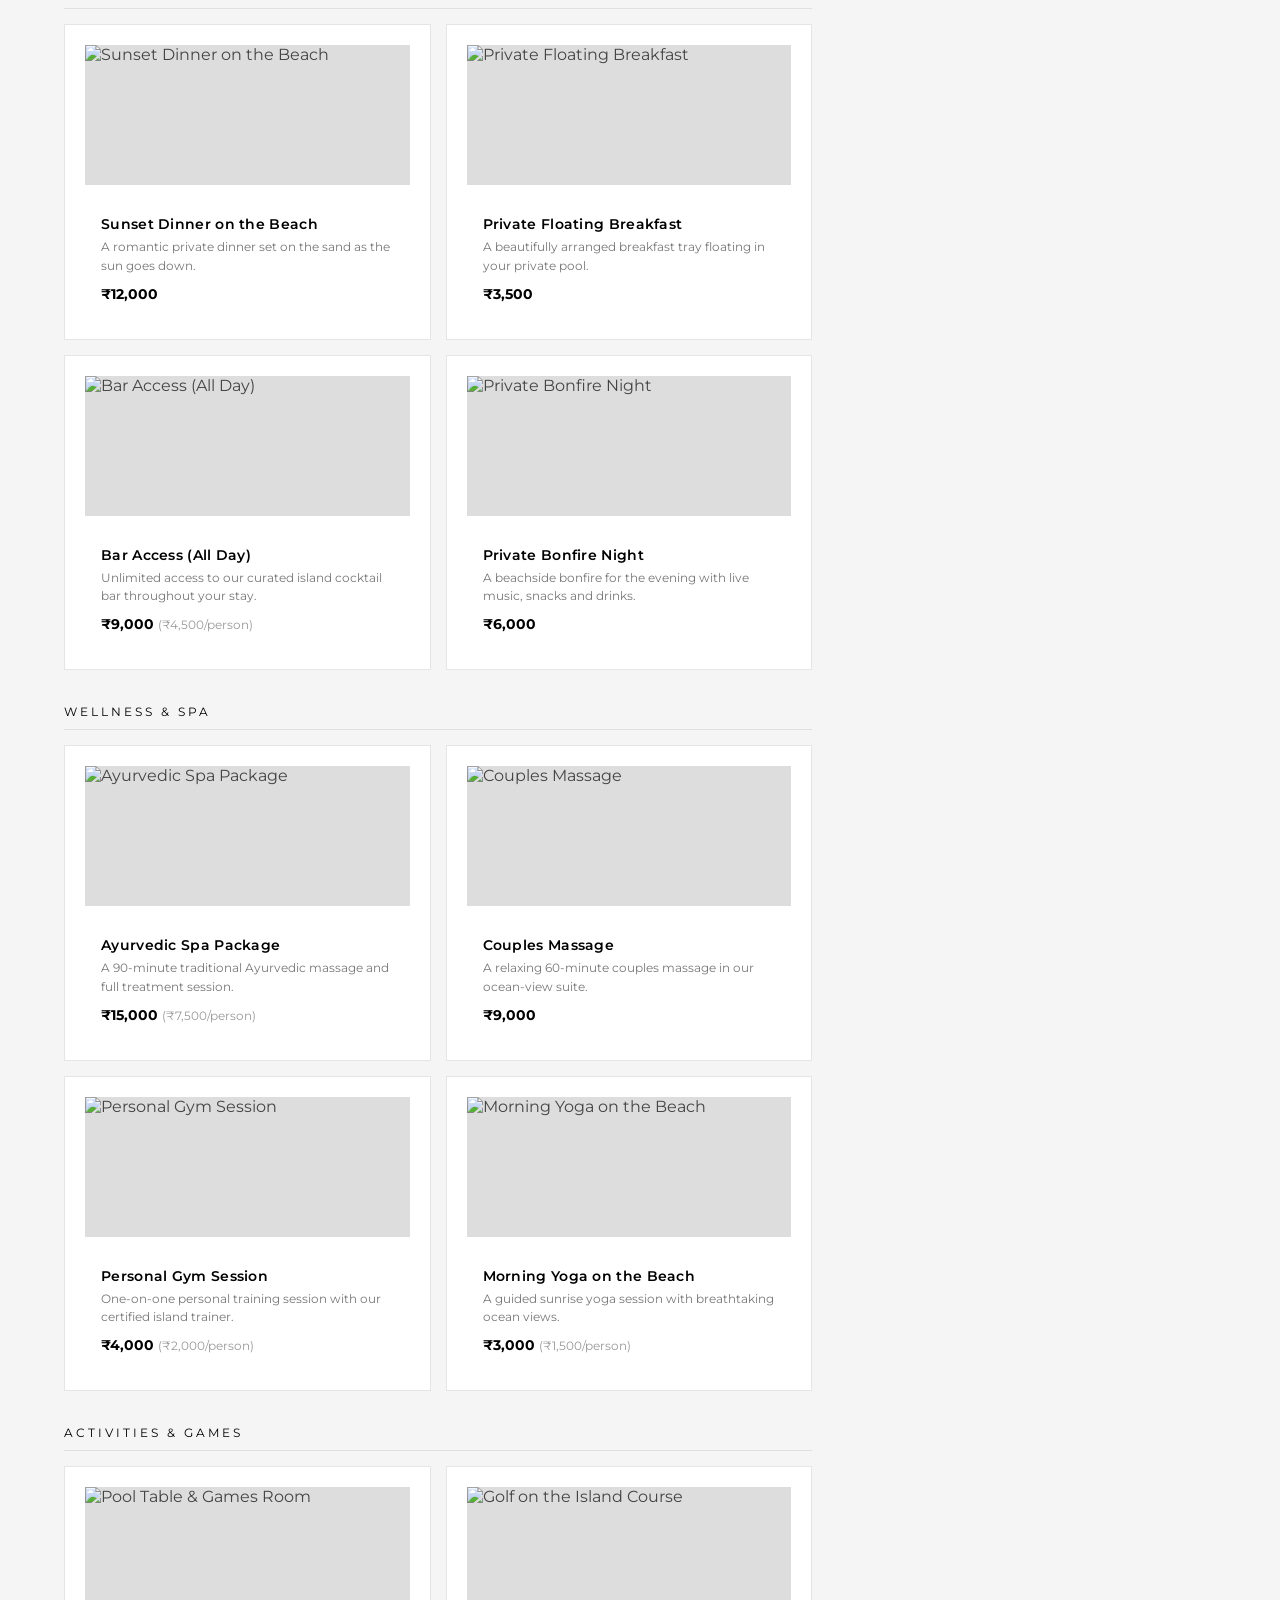
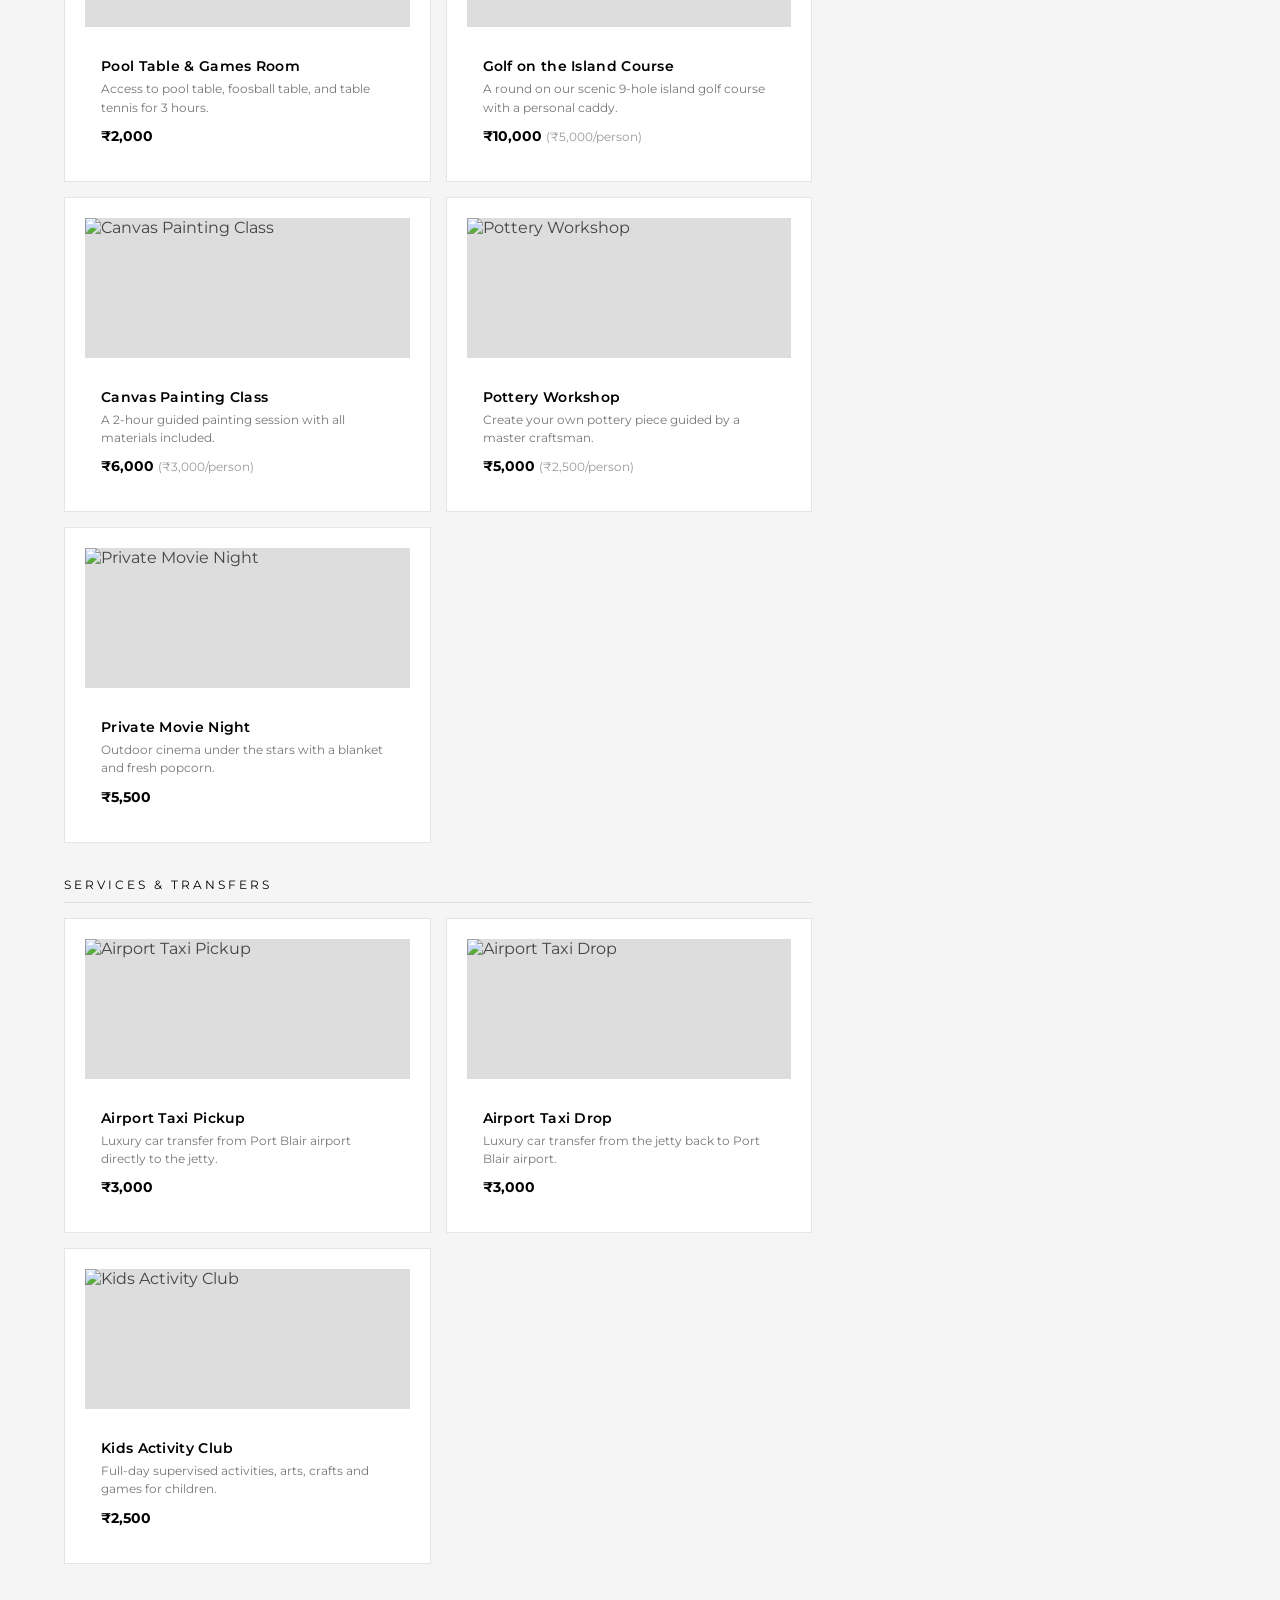
==== commit 55fe4de8: "Final changes till First Evaluation" ====
--- a/amenities.html
+++ b/amenities.html
@@ -426,14 +426,14 @@
     <!-- NAVBAR -->
     <header class="navbar">
         <div class="logo">
-            <img src="logo.png" alt="Riviera Logo" class="logo-img">
+            <img src="img/logo.png" alt="Riviera Logo" class="logo-img">
             THE RIVIERA
         </div>
         <nav>
             <ul class="nav-links">
                 <li><a href="index.html">Home</a></li>
-                <li><a href="#">Events</a></li>
-                <li><a href="#">Dining</a></li>
+                <li><a href="events.html">Events</a></li>
+                <li><a href="dining.html">Dining</a></li>
                 <li><a href="sustainability.html">Sustainability</a></li>
                 <li><a href="login.html">Login</a></li>
             </ul>
@@ -624,14 +624,14 @@
                 amenities: [
                     {
                         id: 'beach1',
-                        photo: 'https://images.unsplash.com/photo-1544551763-77ef2d0cfc6c?w=600&q=80',
+                        photo: 'https://silentworld.com/wp-content/uploads/2023/11/AdobeStock_77963276-min-scaled.jpeg.webp',
                         name: 'Snorkelling Experience',
                         desc: 'Guided snorkelling in the coral reefs with all equipment provided.',
                         price: 2500, priceType: 'per-person'
                     },
                     {
                         id: 'beach2',
-                        photo: 'https://images.unsplash.com/photo-1506953823976-52e1fdc0149a?w=600&q=80',
+                        photo: 'https://res.cloudinary.com/gofjords-com/images/w_1024,h_683,c_scale/f_auto,q_auto:eco/v1683890721/Experiences/XXLofoten/Kayaking/Evening%20kayaking%202020/Evening-kayaking-Svolvaer-Lofoten-XXlofoten-1/Evening-kayaking-Svolvaer-Lofoten-XXlofoten-1.jpg?_i=AA',
                         name: 'Kayaking Session',
                         desc: 'Explore the island coastline at your own pace on a double kayak.',
                         price: 1800, priceType: 'per-person'
@@ -645,7 +645,7 @@
                     },
                     {
                         id: 'beach4',
-                        photo: 'https://images.unsplash.com/photo-1501426026826-31c667bdf23d?w=600&q=80',
+                        photo: 'https://upload.wikimedia.org/wikipedia/commons/e/ef/Bavaria_Cruiser_45.jpg',
                         name: 'Sunset Yacht Cruise',
                         desc: 'A 2-hour private sunset cruise on our luxury yacht with refreshments.',
                         price: 15000, priceType: 'flat'
@@ -664,14 +664,14 @@
                 amenities: [
                     {
                         id: 'dine1',
-                        photo: 'https://images.unsplash.com/photo-1414235077428-338989a2e8c0?w=600&q=80',
+                        photo: 'https://my100yearoldhome.com/wp-content/uploads/2020/10/Dinner-on-the-Beach-10-1024x768.jpg',
                         name: 'Sunset Dinner on the Beach',
                         desc: 'A romantic private dinner set on the sand as the sun goes down.',
                         price: 12000, priceType: 'flat'
                     },
                     {
                         id: 'dine2',
-                        photo: 'https://images.unsplash.com/photo-1551218808-94e220e084d2?w=600&q=80',
+                        photo: 'https://prod.static9.net.au/fs/9f355774-eeaf-4309-9cf6-2a1d5ed7535f',
                         name: 'Private Floating Breakfast',
                         desc: 'A beautifully arranged breakfast tray floating in your private pool.',
                         price: 3500, priceType: 'flat'
@@ -685,7 +685,7 @@
                     },
                     {
                         id: 'dine4',
-                        photo: 'https://images.unsplash.com/photo-1455218873509-8097305ee378?w=600&q=80',
+                        photo: 'https://www.mosquitomagnet.com/media/Articles/Mosquito-Magnet/Dont-Fear-the-Fire.jpg',
                         name: 'Private Bonfire Night',
                         desc: 'A beachside bonfire for the evening with live music, snacks and drinks.',
                         price: 6000, priceType: 'flat'
@@ -751,7 +751,7 @@
                     },
                     {
                         id: 'game4',
-                        photo: 'https://images.unsplash.com/photo-1565193566173-7a0ee3dbe261?w=600&q=80',
+                        photo: 'https://encrypted-tbn0.gstatic.com/images?q=tbn:ANd9GcQD7YG3DQfFLLy8VA7qg9wIgd-Og0XsGwK0ZA&s',
                         name: 'Pottery Workshop',
                         desc: 'Create your own pottery piece guided by a master craftsman.',
                         price: 2500, priceType: 'per-person'
@@ -777,14 +777,14 @@
                     },
                     {
                         id: 'svc2',
-                        photo: 'https://images.unsplash.com/photo-1558618666-fcd25c85cd64?w=600&q=80',
+                        photo: 'https://encrypted-tbn0.gstatic.com/images?q=tbn:ANd9GcQyxxp5t1BG-pbcdRPR_3tbc5SLLtip3BeMKQ&s',
                         name: 'Airport Taxi Drop',
                         desc: 'Luxury car transfer from the jetty back to Port Blair airport.',
                         price: 3000, priceType: 'flat'
                     },
                     {
                         id: 'svc3',
-                        photo: 'https://images.unsplash.com/photo-1471556579061-dc9e2d3db61a?w=600&q=80',
+                        photo: 'https://www.area83.in/blog/discover-the-best-outdoor-activities-at-resorts-around-bangalore-for-a-memorable-stay-162.webp',
                         name: 'Kids Activity Club',
                         desc: 'Full-day supervised activities, arts, crafts and games for children.',
                         price: 2500, priceType: 'flat'
